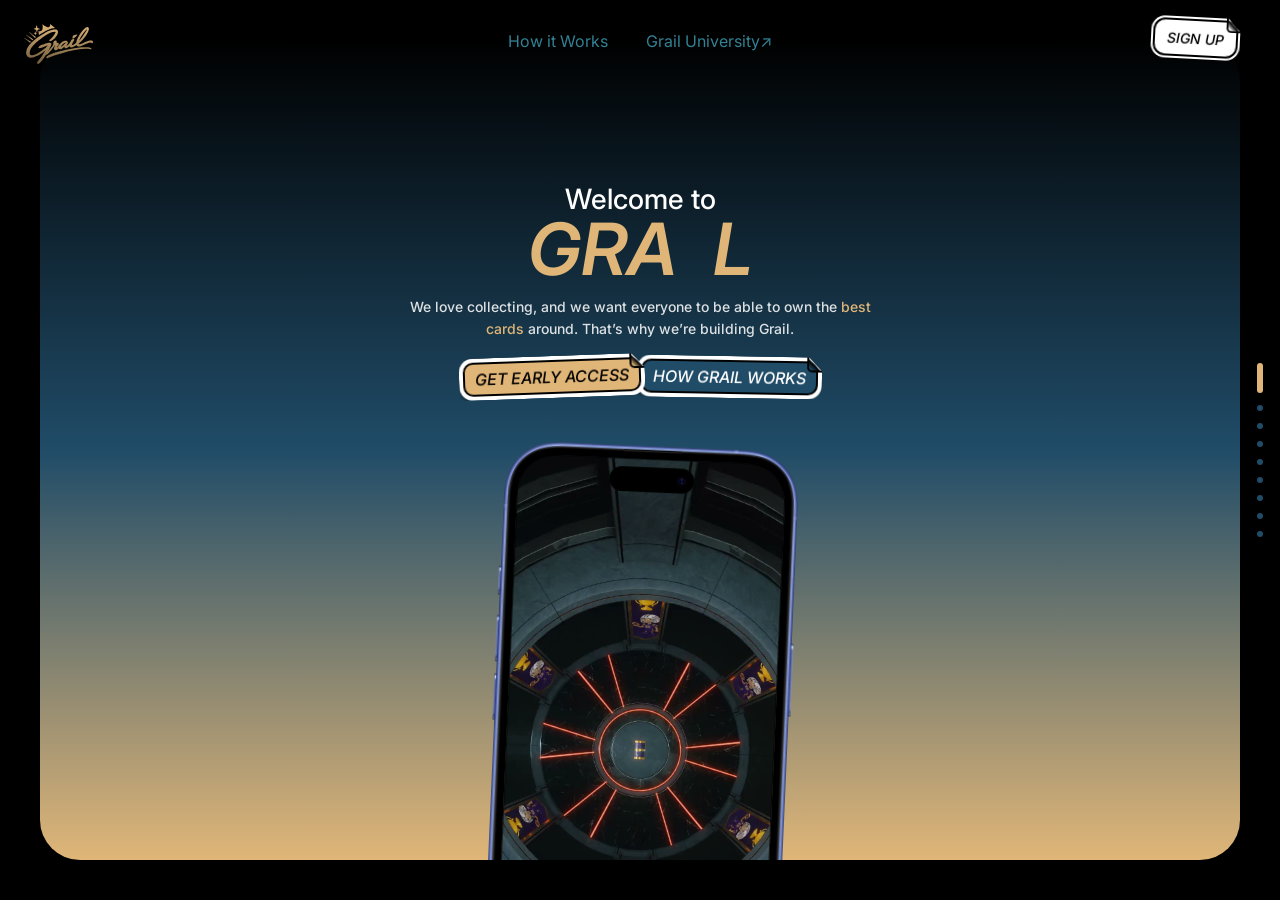
==== index.html @ 19619517 "Grail landing page Static one-pager built from Figma (🟡 Gr. Temp. — LBR ADDDed, page "Landing 2 sept" ====
<!DOCTYPE html>
<html lang="en">
<head>
<meta charset="utf-8">
<meta name="viewport" content="width=device-width, initial-scale=1, viewport-fit=cover">
<title>Grail — Own the best cards</title>
<meta name="description" content="We love collecting, and we want everyone to be able to own the best cards around. That's why we're building Grail.">
<meta name="theme-color" content="#000000">

<link rel="preconnect" href="https://fonts.googleapis.com">
<link rel="preconnect" href="https://fonts.gstatic.com" crossorigin>
<link rel="stylesheet" href="https://fonts.googleapis.com/css2?family=Inter:ital,wght@0,300;0,400;0,500;0,600;1,300;1,400;1,500;1,600&display=swap">
<link rel="icon" type="image/png" sizes="32x32" href="assets/img/favicon2x.png">
<link rel="apple-touch-icon" href="assets/img/favicon2x.png">

<link rel="stylesheet" href="css/style.css?v=64">

<link rel="preload" as="image" href="assets/img/phone-frame.png" fetchpriority="high">
<link rel="preload" as="image" href="assets/img/logo.svg">

<script>
/* Add .js before first paint so the deck starts hidden and slides in,
   rather than flashing all nine stacked. No scale to compute any more —
   the layout is fluid, so CSS alone gets it right on the first frame. */
(function () {
  var d = document.documentElement;
  d.className = (d.className ? d.className + " " : "") + "js";
})();
</script>
</head>
<body>


<!-- ── Fixed chrome ─────────────────────────────────────────── -->
<header class="chrome">
  <a class="chrome__logo" href="#s1" aria-label="Grail — home">
    <img src="assets/img/logo.svg" alt="" width="69" height="40" fetchpriority="high">
  </a>

  <nav class="chrome__nav" aria-label="Primary">
    <a class="chrome__link chrome__link--how" href="#s2">How it Works</a>
    <!-- TODO(link): Grail University has no destination yet — no hyperlink is
         set on it anywhere in the Figma file. Replace href and add
         target="_blank" rel="noopener" once the URL exists. The same TODO is
         on the "Open Grail University" button in slide 7. -->
    <a class="chrome__link chrome__link--uni" href="#" data-todo-link="grail-university">Grail University<span class="chrome__arr" aria-hidden="true">↗</span></a>
  </nav>

  <a class="btn btn--m" href="#s9">
    <span class="btn__t">Sign up</span>
    <svg class="btn__fold" viewBox="0 0 15 15" fill="none" aria-hidden="true" focusable="false">
      <path d="M0 2H13V15L0 2Z" fill="url(#fold-m)"></path>
      <path d="M0 1L10 1C12.2091 1 14 2.79086 14 5V15" stroke="#000" stroke-width="2"></path>
      <defs><linearGradient id="fold-m" x1="13" y1="2" x2="0" y2="15" gradientUnits="userSpaceOnUse">
        <stop offset=".1" stop-color="#fff"></stop><stop offset=".4" stop-color="#000"></stop>
        <stop offset=".5" stop-color="#fff" stop-opacity="0"></stop>
      </linearGradient></defs>
    </svg>
  </a>
</header>

<nav class="dots" aria-label="Section navigation">
  <button class="dots__dot" type="button" data-go="s1" aria-label="Welcome to Grail"></button>
  <button class="dots__dot" type="button" data-go="s2" aria-label="How Grail works"></button>
  <button class="dots__dot" type="button" data-go="s3" aria-label="Collect gems"></button>
  <button class="dots__dot" type="button" data-go="s4" aria-label="Customize your avatar"></button>
  <button class="dots__dot" type="button" data-go="s5" aria-label="Trade and sell gems"></button>
  <button class="dots__dot" type="button" data-go="s6" aria-label="End of season"></button>
  <button class="dots__dot" type="button" data-go="s7" aria-label="Grail University"></button>
  <button class="dots__dot" type="button" data-go="s8" aria-label="We choose you"></button>
  <button class="dots__dot" type="button" data-go="s9" aria-label="Join Grail today"></button>
</nav>

<!-- ── Deck ─────────────────────────────────────────────────── -->
<main class="deck" id="deck">

  <!-- 1 · Hero ------------------------------------------------ -->
  <section class="sec sec--hero sec--split" id="s1" data-theme="blue" aria-label="Welcome to Grail">
    <div class="card">
      <div class="stage">

        <div class="split__col split__col--l">
        <div class="split__copy" data-reveal>
          <div class="split__heading">
            <p class="h2 hero__kicker">Welcome to</p>
            <h1 class="display hero__wordmark"><span>Gra</span><i class="hero__gap"></i><span>l</span><span class="hero__card fade-cycle"><img src="assets/img/card-clark.jpg" alt="A graded Caitlin Clark signature trading card" width="168" height="270" fetchpriority="high" decoding="async"><img src="assets/img/card-mantle.jpg" alt="A graded #311 Mickey Mantle trading card" width="168" height="270" decoding="async"><img src="assets/img/card-dart.jpg" alt="A graded Jaxson Dart trading card" width="168" height="270" decoding="async"></span></h1>

          </div>

          <div class="split__body">
            <p class="body">We love collecting, and we want everyone to be able to own the
              <span class="gold">best cards</span> around. That&rsquo;s why we&rsquo;re building Grail.</p>

            <div class="hero__actions">
              <a class="btn btn--l btn--gold btn--tilt-l" href="#s9">
                <span class="btn__t">Get early access</span>
                <svg class="btn__fold" viewBox="0 0 15 15" fill="none" aria-hidden="true" focusable="false">
                  <path d="M0 2H13V15L0 2Z" fill="url(#fold-1)"></path>
                  <path d="M0 1L10 1C12.2091 1 14 2.79086 14 5V15" stroke="#000" stroke-width="2"></path>
                  <defs><linearGradient id="fold-1" x1="13" y1="2" x2="0" y2="15" gradientUnits="userSpaceOnUse">
                    <stop offset=".1" stop-color="#E0B678"></stop><stop offset=".4" stop-color="#000"></stop>
                    <stop offset=".5" stop-color="#fff" stop-opacity="0"></stop>
                  </linearGradient></defs>
                </svg>
              </a>
              <a class="btn btn--l btn--blue btn--tilt-r" href="#s2">
                <span class="btn__t">How grail works</span>
                <svg class="btn__fold" viewBox="0 0 15 15" fill="none" aria-hidden="true" focusable="false">
                  <path d="M0 2H13V15L0 2Z" fill="url(#fold-2)"></path>
                  <path d="M0 1L10 1C12.2091 1 14 2.79086 14 5V15" stroke="#000" stroke-width="2"></path>
                  <defs><linearGradient id="fold-2" x1="13" y1="2" x2="0" y2="15" gradientUnits="userSpaceOnUse">
                    <stop offset=".1" stop-color="#204C68"></stop><stop offset=".4" stop-color="#000"></stop>
                    <stop offset=".5" stop-color="#fff" stop-opacity="0"></stop>
                  </linearGradient></defs>
                </svg>
              </a>
            </div>
          </div>
        </div>
        </div>

        <div class="split__col split__col--r">
        <div class="phone phone--hero" data-reveal>
          <div class="phone__screen">
            <!-- Drop the export at assets/video/chest-reveal.mp4 (see README).
                 data-src, not src: js/main.js only loads it once the hero is on
                 screen, so it never competes with first paint. -->
            <video class="phone__video" muted playsinline preload="none"
                   poster="assets/img/hero-poster.jpg"
                   aria-label="Opening a Grail chest">
              <source data-src="assets/video/reveal_short.mp4" type="video/mp4">
            </video>
          </div>
          <div class="phone__frame">
            <img src="assets/img/phone-frame.png" alt="" width="1234" height="2484" fetchpriority="high">
          </div>
        </div>
        </div>

      </div>
    </div>
  </section>

  <!-- 2 · How Grail works ------------------------------------- -->
  <section class="sec sec--how" id="s2" data-theme="slate" aria-label="How Grail works">
    <div class="sec__free">
      <img class="how__glow" data-src="assets/img/glow.png" alt="" width="1680" height="500" decoding="async">
      <!-- The trailing spaces are in the Figma text and shift each centred
           line left, so they are preserved here (white-space: pre). -->
      <div class="how__group" data-reveal>
        <h2 class="display how__title"><span class="how__w"><span class="how__g">how </span></span><span class="how__w"><span class="how__g">grail </span></span><span class="how__w"><span class="how__g">works</span></span></h2>
        <img class="how__avatar" data-src="assets/img/avatar-how.png?v=2x" alt="A Grail avatar with arms raised"
             width="357" height="643" decoding="async">
      </div>
    </div>
  </section>


  <!-- 3 · Collect gems -->
  <section class="sec sec--gems sec--split sec--flip" id="s3" data-theme="grey" aria-label="Collect gems">
    <div class="card">
      <div class="stage">

        <div class="split__col split__col--l">
          <div class="split__copy" data-reveal>
            <div class="split__heading">
              <p class="h2">Collect</p>
              <h2 class="display gold">gems<img class="split__art gems__icon" data-src="assets/img/gem2x.png" alt="" width="58" height="58" decoding="async"></h2>
                          </div>
            <div class="split__body">
              <p class="body">Each season, we release a host of world-class cards into chests, ready for our users to find. Each card is <span class="gold">split into gems</span>, allowing you to own a part of these iconic cards, along with other members of the community.</p>
            </div>
          </div>
        </div>

        <div class="split__col split__col--r">
        <div class="phone phone--gems" data-reveal>
          <div class="phone__screen">
            <img class="phone__layer" data-src="assets/img/gems-collect.jpg" alt="The Grail app showing a collection of gems" width="804" height="1748" decoding="async">
          </div>
          <div class="phone__frame">
            <img data-src="assets/img/phone-frame-grey.png" alt="" width="1234" height="2484" decoding="async">
          </div>
        </div>
        </div>

      </div>
    </div>
  </section>

  <!-- 4 · Customize your avatar -->
  <section class="sec sec--avatar sec--split" id="s4" data-theme="slate" aria-label="Customize your avatar">
    <div class="card">
      <div class="stage">

        <div class="split__col split__col--l">
          <div class="split__copy" data-reveal>
            <div class="split__heading">
              <p class="h2">Customize Your</p>
              <h2 class="display gold">avatar<img class="split__art avatar__beanie" data-src="assets/img/beanie2x.png" alt="" width="174" height="138" decoding="async"></h2>
              <p class="h2">And Join The Community</p>
                          </div>
            <div class="split__body">
              <p class="body">The biggest part of Grail is our community; a friendly group of like-minded collectibles lovers. Customise your avatar using cosmetics, and chat with other users about the <span class="gold">hobby you love</span>.</p>
            </div>
          </div>
        </div>

        <div class="split__col split__col--r">
        <div class="avatar__art" data-reveal>
          <img data-src="assets/img/avatar-card-full.png" alt="A Grail avatar in a USA jersey and yellow beanie, framed by a zebra-print card"
               width="1288" height="2099" decoding="async">
        </div>
        </div>

      </div>
    </div>
  </section>


  <!-- 5 · Trade and sell your gems -->
  <section class="sec sec--trade sec--split sec--flip" id="s5" data-theme="blue" aria-label="Trade and sell your gems">
    <div class="card">
      <div class="stage">

        <div class="split__col split__col--l">
          <div class="split__copy" data-reveal>
            <div class="split__heading">
              <p class="h2">Trade and Sell</p>
              <h2 class="display gold">your<img class="split__art trade__icon" data-src="assets/img/streak2x.png" alt="" width="46" height="88" decoding="async"></h2>
              <p class="h2">Gems and Cosmetics</p>
                          </div>
            <div class="split__body">
              <p class="body"><span class="gold">We empower our users</span> to build collections in the way they want to. Trade or sell your gems with the community, and build a collection you&rsquo;re proud of.</p>
            </div>
          </div>
        </div>

        <div class="split__col split__col--r">
        <div class="phone phone--trade" data-reveal>
          <div class="phone__screen">
            <img class="phone__layer" data-src="assets/img/gems-shop.jpg" alt="The Grail app shop showing gems and cosmetics" width="804" height="1748" decoding="async">
          </div>
          <div class="phone__frame">
            <img data-src="assets/img/phone-frame.png" alt="" width="1234" height="2484" decoding="async">
          </div>
        </div>
        </div>

      </div>
    </div>
  </section>

  <!-- 6 · End of season -->
  <section class="sec sec--season sec--split" id="s6" data-theme="slate" aria-label="End of season">
    <div class="card">
      <div class="stage">

        <div class="split__col split__col--l">
          <div class="split__copy" data-reveal>
            <div class="split__heading">
              <p class="h2 season__l1">Cards Are Distributed at the End of</p>
              <!-- The dice sits in place of the O, so the letterform itself drops out —
                   same treatment as the "o" in HOBBY on slide 7. -->
              <h2 class="display gold">Seas<span class="letter-out">o</span>n<img class="split__art season__dice" data-src="assets/img/dice2x.png" alt="" width="120" height="135" decoding="async"></h2>
                          </div>
            <div class="split__body">
              <p class="body">At the end of each season, each gem holder votes on what they&rsquo;d like to do with their card. If holders choose Randomise, one lucky gem holder takes <span class="gold">full ownership</span>.</p>
              <p class="body">If Auction is chosen, we sell the card with one of our auction partners and transfer all proceeds to the gem holders. We then start the next season, with a whole new host of world-class cards.</p>
            </div>
          </div>
        </div>

        <div class="split__col split__col--r">
        <img class="season__cards" data-src="assets/img/season-cards-full.webp" alt="A fan of graded trading cards" width="1324" height="1669" decoding="async" data-reveal>
        </div>

      </div>
    </div>
  </section>

  <!-- 7 · Grail University -->
  <section class="sec sec--hobby sec--split sec--flip" id="s7" data-theme="blue" aria-label="Grail University">
    <div class="card">
      <div class="stage">

        <div class="split__col split__col--l">
          <div class="split__copy" data-reveal>
            <div class="split__heading">
              <p class="h2">Learn About Your</p>
              <!-- The heart sits in place of the O, so the letterform drops out and
                   only the artwork reads. Same on SEASON. -->
              <h2 class="display gold">h<span class="letter-out">o</span>bby<img class="split__art hobby__heart" data-src="assets/img/heart2x.png" alt="" width="131" height="114" decoding="async"></h2>
              <p class="h2">With Grail University</p>
                          </div>
            <div class="split__body">
              <p class="body">&ldquo;<span class="gold">Knowledge is power</span>&rdquo; as the old adage goes, and we believe that nowhere is this saying more true than in collecting. We&rsquo;ve put together bespoke, free learning to help you get the most out of your hobby, whether you take it casually, or seriously.</p>
              <!-- TODO(link): same pending destination as the header's Grail
                   University link — see the note in the page header. No href
                   until then, so it is inert rather than a dead anchor. -->
              <a class="btn btn--l btn--gold btn--tilt-l" data-todo-link="grail-university">
                <span class="btn__t">Open Grail University</span>
                <svg class="btn__fold" viewBox="0 0 15 15" fill="none" aria-hidden="true" focusable="false">
                  <path d="M0 2H13V15L0 2Z" fill="url(#fold-3)"></path>
                  <path d="M0 1L10 1C12.2091 1 14 2.79086 14 5V15" stroke="#000" stroke-width="2"></path>
                  <defs><linearGradient id="fold-3" x1="13" y1="2" x2="0" y2="15" gradientUnits="userSpaceOnUse">
                    <stop offset=".1" stop-color="#E0B678"></stop><stop offset=".4" stop-color="#000"></stop>
                    <stop offset=".5" stop-color="#fff" stop-opacity="0"></stop>
                  </linearGradient></defs>
                </svg>
              </a>
            </div>
          </div>
        </div>

        <div class="split__col split__col--r">
        <div class="phone phone--hobby" data-reveal>
          <div class="phone__screen fade-cycle">
            <img class="phone__layer phone__layer--a" data-src="assets/img/gu-list.jpg" alt=""
                 width="1070" height="2327" decoding="async">
            <img class="phone__layer phone__layer--b" data-src="assets/img/gu-article.jpg"
                 alt="The Grail University lesson &lsquo;How trading cards work&rsquo;"
                 width="1070" height="2327" decoding="async">
            <img class="phone__layer phone__layer--c" data-src="assets/img/gu-gold.jpg"
                 alt="Finishing a Grail University topic and earning 100 gold"
                 width="1070" height="2327" decoding="async">
          </div>
          <div class="phone__frame">
            <img src="assets/img/phone-frame.png" alt="" width="1234" height="2484" decoding="async">
          </div>
        </div>
        </div>

      </div>
    </div>
  </section>


  <!-- 8 · We choose you ---------------------------------------- -->
  <section class="sec sec--choose" id="s8" data-theme="blue" aria-label="We choose you">
    <div class="sec__free">
      <img class="choose__glow" data-src="assets/img/glow.png" alt="" width="1680" height="500" decoding="async">
      <div class="choose__group" data-reveal>
        <h2 class="display choose__title"><span class="choose__g">We choose you!</span></h2>
        <img class="choose__avatar" data-src="assets/img/avatar-small.png?v=2x" alt="A Grail avatar waving" width="461" height="692" decoding="async">
      </div>
    </div>
  </section>

  <!-- 9 · Join Grail today ------------------------------------- -->
  <section class="sec sec--join" id="s9" data-theme="blue" data-state="form" aria-label="Join Grail today">
    <div class="sec__free">
      <div class="card card--narrow"></div>
      <div class="stage">
        <div class="join__copy" data-reveal>

          <div class="join__state join__state--form">
            <div class="split__heading">
              <p class="h2">Join Grail</p>
              <h2 class="display gold join__word">today
                <img class="split__art join__gold" data-src="assets/img/gold-bars.svg" alt="" width="95" height="84" decoding="async">
                <img class="split__art join__jacket" data-src="assets/img/jacket.png" alt="" width="250" height="192" decoding="async">
              </h2>
            </div>
            <div class="split__body">
            <p class="body join__lede">Be the first to hear about our launch. Sign up now and you&rsquo;ll get a
              <span class="gold">Founding Member Cosmetic</span>, and <span class="gold">500 free GrailGold</span>
              to spend in-app on other Cosmetics or Live Break Tickets.</p>

            <form class="join__form" action="signup.php" method="post" novalidate>
              <p class="join__hp" aria-hidden="true">
                <label>Company <input type="text" name="company" tabindex="-1" autocomplete="off"></label>
              </p>
              <p class="join__status" role="status" aria-live="polite"></p>

              <!-- Figma "Form / Set": one box carrying the gold gradient, with
                   the black inputs inset 1px so the same gradient reads as
                   both the outer hairline and the divider between fields. -->
              <div class="join__set">
                <div class="field">
                  <input id="f-name" type="text" name="name" autocomplete="name" placeholder=" " required>
                  <label for="f-name">Your Name</label>
                </div>
                <div class="field">
                  <input id="f-email" type="email" name="email" autocomplete="email" placeholder=" " required>
                  <label for="f-email">Your Email</label>
                </div>

                <!-- Revealed once a usable email is typed, so the first view is
                     just two fields rather than five. -->
                <div class="join__more" hidden>
                  <div class="field">
                    <input id="f-collect" type="text" name="collect" placeholder=" ">
                    <label for="f-collect">What do you collect? &middot; Optional</label>
                  </div>
                  <div class="field">
                    <input id="f-team" type="text" name="team" placeholder=" ">
                    <label for="f-team">Favourite team &middot; Optional</label>
                  </div>
                  <div class="field">
                    <input id="f-since" type="text" name="since" placeholder=" ">
                    <label for="f-since">How long have you been collecting for? &middot; Optional</label>
                  </div>
                </div>
              </div>

              <button class="btn btn--l btn--gold join__submit" type="submit">
                <span class="btn__t">Sign up</span>
                <svg class="btn__fold" viewBox="0 0 15 15" fill="none" aria-hidden="true" focusable="false">
                  <path d="M0 2H13V15L0 2Z" fill="url(#fold-9)"></path>
                  <path d="M0 1L10 1C12.2091 1 14 2.79086 14 5V15" stroke="#000" stroke-width="2"></path>
                  <defs><linearGradient id="fold-9" x1="13" y1="2" x2="0" y2="15" gradientUnits="userSpaceOnUse">
                    <stop offset=".1" stop-color="#E0B678"></stop><stop offset=".4" stop-color="#000"></stop>
                    <stop offset=".5" stop-color="#fff" stop-opacity="0"></stop>
                  </linearGradient></defs>
                </svg>
              </button>
            </form>
            </div>
          </div>

          <div class="join__state join__state--done" hidden>
            <div class="split__heading">
              <p class="h2">Thanks for</p>
              <h2 class="display gold join__word">joining!
                <img class="split__art join__gold--done" data-src="assets/img/gold-done.png" alt="" width="87" height="86" decoding="async">
              </h2>
            </div>
            <div class="split__body">
            <p class="body join__lede">You&rsquo;ll be getting a <span class="gold">Founding Member Cosmetic</span>, and
              <span class="gold">500 free GrailGold</span> to spend in-app on other Cosmetics or Live Break Tickets.</p>
            <button class="btn btn--l btn--gold join__again" type="button">
              <span class="btn__t">Sign up again</span>
              <svg class="btn__fold" viewBox="0 0 15 15" fill="none" aria-hidden="true" focusable="false">
                <path d="M0 2H13V15L0 2Z" fill="url(#fold-10)"></path>
                <path d="M0 1L10 1C12.2091 1 14 2.79086 14 5V15" stroke="#000" stroke-width="2"></path>
                <defs><linearGradient id="fold-10" x1="13" y1="2" x2="0" y2="15" gradientUnits="userSpaceOnUse">
                  <stop offset=".1" stop-color="#E0B678"></stop><stop offset=".4" stop-color="#000"></stop>
                  <stop offset=".5" stop-color="#fff" stop-opacity="0"></stop>
                </linearGradient></defs>
              </svg>
            </button>
            </div>
          </div>

        </div>
      </div>
      <!-- Sits below the card in the frame (971.5 of 1000, card ends at 960),
           so it is a sibling of the card, not a child of it. -->
      <p class="join__footer">
        <span>&copy; 2026 Grail</span>
        <a href="#">Privacy Policy</a>
      </p>
    </div>
  </section>

</main>

<!-- ── Promo banner ─────────────────────────────────────────
     Fixed bottom-left, hidden until 4s after load, dismissed for good
     via the X. Sits outside .deck so it never moves with the slides. -->
<aside class="promo" id="promo" aria-live="polite" hidden>
  <div class="promo__inner">
    <!-- The whole banner is the call to action, not just START NOW. This sits
         under the close button so dismissing still works. -->
    <a class="promo__hit" href="#s9" aria-label="Sign up now and get a Founding Member Cosmetic and 500 GrailGold"></a>
    <img class="promo__gold" src="assets/img/gold-bars.svg" alt="" width="95" height="84" decoding="async">
    <img class="promo__jacket" src="assets/img/jacket.png" alt="" width="250" height="192" decoding="async">
    <p class="promo__kicker">Sign up now and receive a</p>
    <p class="promo__headline">Founding Member Cosmetic, and 500 GrailGold</p>
    <button class="promo__close" id="promo-close" type="button" aria-label="Dismiss this offer">
      <svg viewBox="0 0 30 32" fill="none" aria-hidden="true" focusable="false">
        <path d="M9.77124 24.6506L19.2936 7.3077M19.8868 24.2952L9.17802 7.66312" stroke="url(#promo-x)" stroke-width="1.5" stroke-linecap="round"></path>
        <defs><linearGradient id="promo-x" x1="14.2359" y1="7.48651" x2="14.829" y2="24.4718" gradientUnits="userSpaceOnUse">
          <stop stop-color="white"></stop><stop offset="1" stop-color="white" stop-opacity="0.25"></stop>
        </linearGradient></defs>
      </svg>
    </button>
  </div>

  <a class="btn btn--m promo__cta" href="#s9">
    <span class="btn__t">Start now</span>
    <svg class="btn__fold" viewBox="0 0 15 15" fill="none" aria-hidden="true" focusable="false">
      <path d="M0 2H13V15L0 2Z" fill="url(#fold-p)"></path>
      <path d="M0 1L10 1C12.2091 1 14 2.79086 14 5V15" stroke="#000" stroke-width="2"></path>
      <defs><linearGradient id="fold-p" x1="13" y1="2" x2="0" y2="15" gradientUnits="userSpaceOnUse">
        <stop offset=".1" stop-color="#fff"></stop><stop offset=".4" stop-color="#000"></stop>
        <stop offset=".5" stop-color="#fff" stop-opacity="0"></stop>
      </linearGradient></defs>
    </svg>
  </a>
</aside>

<!-- ?v= is a cache buster: bump it whenever you FTP a new css/js up,
     or browsers keep serving the old file. -->
<script src="js/main.js?v=64" defer></script>
</body>
</html>
---- css/style.css ----
@charset "utf-8";
/* ============================================================
   Grail — landing
   Built 1:1 from Figma "Landing 2 sept '26" (file OLoNFPaCpr7VEcQiJ8D5c5).

   Desktop fidelity model
   ----------------------
   The Figma frame is 1680x1000 with a 40px-inset card, so the design's
   drawing surface is exactly 1600x920. On >=900px viewports every element
   is positioned in those literal Figma pixels inside `.stage`, and the whole
   stage is uniformly scaled by --k (set in JS). At a 1680x1000 viewport
   --k is exactly 1 and the render is pixel-identical to the frame; at any
   other size it scales proportionally instead of distorting.

   Below 900px the stage is dropped and each section reflows to the
   stacked mobile layout from the iPhone frames.
   ============================================================ */

/* ── Tokens ─────────────────────────────────────────────── */
:root {
  /* Figma variables */
  --gold:         #e0b678;
  --gold-50:      rgba(224, 182, 120, .5);
  --blue:         #204c68;
  --blue-bright:  #328195;
  --slate:        #464f75;
  --slate-bright: #5d699c;
  --slate-mid:    #6974a5;
  --ink:          #000;
  --paper:        #fff;
  --text:         #fff;
  --text-body:    rgba(255, 255, 255, .85);

  /* Per-section theme, switched by [data-theme] */
  --grey:       #505050;
  --grey-bright: #8a8a8a;
  --theme:      var(--blue);
  --theme-nav:  var(--blue-bright);
  /* Zero-alpha form of --theme. CSS `transparent` is rgba(0,0,0,0), so a
     gradient to it fades through black; Figma fades through the hue itself. */
  --theme-0:    rgba(32, 76, 104, 0);

  /* Card inset is a fixed 40px in the desktop and tablet frames and 20px in
     the iPhone frame — not a fluid value, so it is set per breakpoint. */
  --inset: 40px;
  --radius: 40px;

  /* Stage scale — overwritten by JS, 1 is the correct fallback */
  

  --shadow-sticker: -2px 2px 0 rgba(0, 0, 0, .16);
  --ease: cubic-bezier(.22, 1, .36, 1);
}

[data-theme="slate"] { --theme: var(--slate); --theme-nav: var(--slate-bright); --theme-0: rgba(70, 79, 117, 0); }
/* Slide 3 is drawn on a neutral grey, not the blue — read off the frame. */
[data-theme="grey"]  { --theme: var(--grey);  --theme-nav: var(--grey-bright);  --theme-0: rgba(80, 80, 80, 0); }

/* ── Reset ──────────────────────────────────────────────── */
*, *::before, *::after { box-sizing: border-box; }
* { margin: 0; padding: 0; }

html { -webkit-text-size-adjust: 100%; }

body {
  background: var(--ink);
  color: var(--text);
  font-family: Inter, -apple-system, BlinkMacSystemFont, "Segoe UI", Roboto, sans-serif;
  font-synthesis-weight: none;
  -webkit-font-smoothing: antialiased;
}

img, svg, video { display: block; max-width: 100%; }
a { color: inherit; text-decoration: none; }
button { font: inherit; color: inherit; background: none; border: 0; cursor: pointer; }

:focus-visible { outline: 2px solid var(--gold); outline-offset: 3px; border-radius: 4px; }

/* ── Type scale (fluid; exact Figma px at 1680) ─────────── */
/* The display words are single unbroken units — GRAIL wraps its own letters
   across five lines without this, because the wordmark is split into spans
   around the card. nowrap belongs on the shared class, not per-element:
   it was set only in the desktop block, so every one of them broke below
   900px. Sizes below are chosen so nothing overflows once it cannot wrap. */
.display {
  font-size: clamp(52px, 8.571vw, 144px);
  line-height: 1.0417;              /* 150/144 */
  font-weight: 600;
  font-style: italic;
  text-transform: uppercase;
  white-space: nowrap;
}
.h2 {
  font-size: clamp(22px, 2.857vw, 48px);
  line-height: 1.0417;              /* 50/48 */
  font-weight: 500;
}
.body {
  font-size: clamp(14px, 1.0714vw, 18px);
  line-height: 1.4444;              /* 26/18 */
  font-weight: 500;
  color: var(--text-body);
}
.gold { color: var(--gold); }

/* ── Sticker buttons ────────────────────────────────────── */
/* Figma "Button / L" and "Button / M": a white sticker outline, a filled
   inner face with a 2px black keyline, and a dog-eared top-right corner.
   The chamfer is a clip-path; the fold graphic supplies its black stroke. */
.btn {
  position: relative;
  display: inline-flex;
  align-items: center;
  isolation: isolate;
  background: var(--paper);
  filter: drop-shadow(var(--shadow-sticker));
  transition: transform .25s var(--ease), filter .25s var(--ease);
  --btn-fill: var(--paper);
  --btn-text: var(--ink);
}
.btn::before {                       /* inner face */
  content: "";
  position: absolute;
  background: var(--btn-fill);
  border: 2px solid var(--ink);
  z-index: -1;
}
.btn__t { position: relative; font-style: italic; font-weight: 500; text-transform: uppercase; white-space: nowrap; color: var(--btn-text); }
.btn__fold { position: absolute; right: 0; top: 0; transform: rotate(180deg); }

/* Large — 21px sides, 16.5/15.5 vertical, 14px radius, 13x14 chamfer */
.btn--l {
  padding: 16.5px 21px 15.5px;
  border-radius: 14px;
  clip-path: polygon(0 0, calc(100% - 13px) 0, 100% 14px, 100% 100%, 0 100%);
}
.btn--l::before { inset: 4px; border-radius: 10px; }
.btn--l .btn__t { font-size: 20px; line-height: 22px; }
.btn--l .btn__fold { width: 15px; height: 15px; }

/* Medium — 16px sides, 10/9 vertical, 12px chamfer */
.btn--m {
  padding: 10px 16px 9px;
  border-radius: 14px;
  clip-path: polygon(0 0, calc(100% - 12px) 0, 100% 13px, 100% 100%, 0 100%);
}
.btn--m::before { inset: 2px; border-radius: 12px; }
.btn--m .btn__t { font-size: 16px; line-height: 23px; }
.btn--m .btn__fold { width: 14px; height: 14px; }

.btn--gold { --btn-fill: var(--gold); --btn-text: var(--ink); }
.btn--blue { --btn-fill: var(--blue); --btn-text: var(--text); }

/* The design tilts each sticker a little */
.btn--tilt-l { transform: rotate(-2deg); }
.btn--tilt-r { transform: rotate(1deg); }
.btn:hover { filter: drop-shadow(-3px 3px 0 rgba(0, 0, 0, .22)); }
.btn--tilt-l:hover { transform: rotate(-2deg) translate(1px, -2px); }
.btn--tilt-r:hover { transform: rotate(1deg) translate(1px, -2px); }
.btn:not(.btn--tilt-l):not(.btn--tilt-r):hover { transform: translate(1px, -2px); }
.btn:active { filter: drop-shadow(-1px 1px 0 rgba(0, 0, 0, .22)); }

/* ── Fixed chrome ───────────────────────────────────────── */
.chrome {
  position: fixed;
  inset: 0 0 auto 0;
  z-index: 200;
  height: 88px;
  display: flex;
  align-items: center;
  padding: 0 var(--inset);
  pointer-events: none;
}
.chrome > * { pointer-events: auto; }

.chrome__logo { position: absolute; left: 24px; top: 24px; }
.chrome__logo img { width: 69px; height: 40px; }

.chrome__nav {
  position: absolute; left: 50%; top: 30px;
  transform: translateX(-50%);
  display: flex; gap: 38px; align-items: center;
  font-size: 16px; line-height: 23px; white-space: nowrap;
}
/* An <a> with no href is not a link — no focus, no navigation. Kill the
   pointer and hover lift too, so it does not advertise itself as clickable
   while its destination is still pending. */
.btn:not([href]):not(button) { cursor: default; }
.btn:not([href]):not(button):hover { transform: none; }

.chrome__link { transition: opacity .2s; }
.chrome__link:hover { opacity: .7; }
/* "How it Works" is a normal blue link by default and only turns gold +
   italic while one of the How it Works slides (s2, its title slide,
   through s7) is on screen — main.js sets data-nav="how" on <html>. */
.chrome__link--how { color: var(--blue-bright); font-style: normal; }
[data-nav="how"] .chrome__link--how { color: var(--gold); font-style: italic; }
.chrome__link--uni { color: var(--theme-nav); transition: color var(--slide-dur, 600ms) var(--ease), opacity .2s; }

.chrome .btn--m { position: absolute; right: 18.97px; top: 17.49px; transform: rotate(3deg); }
.chrome .btn--m:hover { transform: rotate(3deg) translate(1px, -2px); }

/* ── Dot rail ───────────────────────────────────────────── */
/* 9 dots per the Section 1 template: 6px, 18px pitch, active 6x30 gold. */
.dots {
  position: fixed;
  right: 0; top: 50%;
  transform: translateY(-50%);
  z-index: 200;
  width: 40px;
  display: flex; flex-direction: column; align-items: center; gap: 12px;
}
.dots__dot {
  width: 6px; height: 6px;
  border-radius: 100px;
  background: var(--theme);
  padding: 0;
  transition:
    height .45s var(--ease),
    background var(--slide-dur, 600ms) var(--ease),
    opacity .3s;
}
button.dots__dot:hover { opacity: .65; }
.dots__dot--ghost { cursor: default; opacity: .55; }
.dots__dot.is-active { height: 30px; background: var(--gold); }

/* ── Deck & sections ────────────────────────────────────── */
/* Without JS this is an ordinary scrolling page — one section per screen.
   The stacked slide deck below only switches on once .js is present. */
.deck { position: relative; }
/* No background of its own: the black surround comes from <body>, so a slide
   never paints an opaque plate over the one behind it. The gradient card's
   own top stop is fully transparent, which is what lets the receded slide
   read through it during and after a transition. */
.sec { position: relative; height: 100svh; }

/* ── Slide transition ───────────────────────────────────────
   From the "slide transition up down" prototype (38:16308):
   the incoming slide rises from below the viewport into place while the
   outgoing one recedes to 0.9 behind it. Scaling the whole section about
   its centre reproduces Figma's numbers exactly — a 1680x1000 frame at 0.9
   puts the 40px-inset card at 120,86 at 1440x828, which is state B.
   600ms forward, 300ms back, ease-in-out, per the prototype's reactions. */
.js body { overflow: hidden; }
.js .deck { position: fixed; inset: 0; overflow: hidden; }

.js .sec {
  position: absolute;
  inset: 0;
  height: auto;
  transform: translateY(100%);
  transition:
    transform var(--slide-dur, 600ms) cubic-bezier(.42, 0, .58, 1),
    opacity var(--slide-dur, 600ms) cubic-bezier(.42, 0, .58, 1);
}
/* Slide 1 is in place before JS runs, so the first paint never flashes empty
   — including its card margins, which would otherwise start full-bleed and
   visibly snap inwards the moment main.js marks it current. The is-current /
   is-past rules below share this specificity and come later, so they win. */
.js .sec:first-child { transform: translateY(0); }
.js .sec:first-child .card:not(.card--narrow) { left: var(--inset); right: var(--inset); }
.js .sec.is-current { transform: translateY(0) scale(1); }
.js .sec.no-trans, .js .sec.no-trans .card { transition: none !important; }

/* The outgoing slide recedes AND fades — gradient included, not just its
   contents — so it clears away rather than sitting behind the new one. */
.js .sec.is-past { transform: translateY(0) scale(.9); opacity: 0; }

/* Anything two or more slides away is never seen — keep it off the
   compositor instead of painting a stack of full-screen sections. */
.js .sec.is-far {
  visibility: hidden;
  transition:
    transform var(--slide-dur, 600ms) cubic-bezier(.42, 0, .58, 1),
    opacity var(--slide-dur, 600ms) cubic-bezier(.42, 0, .58, 1),
    visibility 0s linear var(--slide-dur, 600ms);
}

/* The gradient card: transparent -> theme at 50% -> gold at 100%.

   The two themed stops come from registered @property colours held on :root
   (set by main.js as each slide lands) rather than from the section's own
   --theme, so they can be TRANSITIONED. Plain custom properties and gradients
   cannot animate; registered <color> ones can. Every visible card therefore
   tweens from the outgoing slide's colour to the incoming one on the same
   clock as the slide travel, instead of each card popping to its own colour
   at the moment it arrives. Browsers without @property fall back to the flat
   colour, just without the tween. */
.card {
  position: absolute;
  inset: var(--inset);
  border-radius: var(--radius);
  overflow: hidden;
  background: linear-gradient(180deg, var(--deck-0) 0%, var(--deck-mid) 50%, var(--gold) 100%);
}

/* A slide waiting below is full-bleed — its card runs edge to edge, and the
   side margins ease in as it arrives, matching the prototype where the
   incoming slide is 1680 wide at (0,1000) and settles to 1600 at (40,40).
   Only the sides animate; the vertical geometry is the slide's own travel,
   and section 2's card sets its own top/bottom. Uses --inset rather than a
   literal 40px, so the smaller mobile margin is honoured automatically. */
/* :not(.card--narrow) — slide 9's card is 920 centred, so the full-bleed
   arrival slide does not apply to it and would otherwise override its left. */
.js .sec .card:not(.card--narrow) {
  left: 0;
  right: 0;
  transition:
    left var(--slide-dur, 600ms) cubic-bezier(.42, 0, .58, 1),
    right var(--slide-dur, 600ms) cubic-bezier(.42, 0, .58, 1);
}
.js .sec.is-current .card:not(.card--narrow),
.js .sec.is-past .card:not(.card--narrow) { left: var(--inset); right: var(--inset); }

.sec__free { position: absolute; inset: 0; overflow: hidden; }

/* Section 2 title — the gradient runs across all three lines as one fill */
/* Section 2 title. The gradient lives on each LINE, not on the <h2>.
   Two reasons, both bugs I hit doing it the other way:
   - the lines are block boxes, so a background clipped to text on the parent
     never reaches their glyphs once they inherit a transparent fill — the
     words simply vanish;
   - Safari drops -webkit-background-clip: text when the clipped element also
     carries a transform, which centring with translateX(-50%) did.
   So: no transform on the clipped element (centred with left/right:0), and
   background and glyphs on the same box. The design's gradient still runs
   unbroken across all three lines — each line shows its own third of a
   backdrop three lines tall. */
.how__title {
  position: absolute;
  left: 0;
  right: 0;
  text-align: center;
}
.how__w { display: block; }
.how__g {
  display: block;
  white-space: pre;
  background-image: linear-gradient(180deg, rgba(70, 79, 117, .5) 0%, var(--slate-mid) 33%, var(--gold) 75%);
  background-size: 100% 300%;
  -webkit-background-clip: text;
  background-clip: text;
  color: transparent;
  -webkit-text-fill-color: transparent;
}
.how__w:nth-child(1) .how__g { background-position: 0 0%; }
.how__w:nth-child(2) .how__g { background-position: 0 50%; }
.how__w:nth-child(3) .how__g { background-position: 0 100%; }

/* ── Phone mock ─────────────────────────────────────────── */
/* One geometry for every breakpoint: the box is the 600x1218.4 device, the
   screen sits inside it at the Figma offsets, and the bezel PNG is drawn
   slightly oversized and clipped exactly as the frame does. */
.phone { position: relative; aspect-ratio: 600 / 1218.4; }
.phone__screen {
  position: absolute;
  left: 5.3233%; top: 2.3623%;
  width: 89.2%; height: 95.5%;
  border-radius: 8%;
  overflow: hidden;
  background: #000;
}
.phone__video, .phone__layer { width: 100%; height: 100%; object-fit: cover; object-position: top; }
.phone__layer { position: absolute; inset: 0; }
.phone__frame { position: absolute; inset: 0; overflow: hidden; pointer-events: none; }
/* max-width:none — the bezel is deliberately drawn larger than its clip box */
.phone__frame img { position: absolute; left: -1.39%; top: -.96%; width: 102.77%; height: 101.92%; max-width: none; }

/* The slide surface. NOTHING here is transform-scaled — the Figma frame is a
   reference for PROPORTIONS, not a canvas we shrink. Positions are percentages
   of that reference (x/1600, y/920), type is real px clamped against vw, and
   artwork widths are vw with a px ceiling. So text stays at a readable, real
   size on every screen and the composition reflows around it, which is what
   the auto-layout in the file actually describes. */
.stage {
  position: absolute;
  inset: 0;
}

/* ── Content crossfade ──────────────────────────────────────
   Only the contents of a slide fade — the gradient card itself never does,
   so the backgrounds stay solid while the copy and artwork swap over.
   Leaving is quicker and unstaggered so the outgoing slide clears out of the
   way; arriving is slower and staggered, which is what gives each slide its
   entrance. Keying off .is-current rather than a one-shot class means it
   plays every time a slide is visited, in both directions. */
.js [data-reveal] {
  opacity: 0;
  transition: opacity .42s var(--ease);
  transition-delay: var(--d, 0ms);
}
/* is-past as well as is-current: a slide on its way out keeps its contents at
   full opacity and the WHOLE slide fades as one, rather than the copy dissolving
   at one speed while the gradient behind it goes at another. Contents only fade
   in — on arrival, staggered — never out. */
.js .sec.is-current [data-reveal],
.js .sec.is-past [data-reveal] { opacity: 1; }

/* ============================================================
   MOBILE FIRST  (< 1366px) — stacked, per the iPhone frames
   ============================================================ */
/* Slide contents are positioned layers on the surface by default; the
   small-screen rules below turn individual stages into flex stacks. */
.stage > * { position: absolute; }

@media (max-width: 1365.98px) {
  /* Type, sized off the 402px iPhone frame: 54 / 21 / 13 */
  .display { font-size: clamp(38px, 13.4vw, 76px); line-height: 1.0417; }
  .h2      { font-size: clamp(17px, 5.2vw, 30px);  line-height: 1.0417; }
  .body    { font-size: clamp(12px, 3.2vw, 17px);  line-height: 1.4444; }

  /* Slide 4 and 7 have no small-screen frame either, so they stack like the
     rest. The hero and slide 2 opt out — they have real layouts below. */
  .sec--avatar .stage, .sec--hobby .stage {
    display: flex;
    flex-direction: column;
    align-items: center;
    text-align: center;
    padding: 76px 18px 0;
    overflow: hidden;
  }
  .chrome { height: 64px; }
  .chrome__logo { left: var(--inset); top: var(--inset); }
  .chrome__logo img { width: 65px; height: 38px; }
  /* Only "Grail University" survives here. The iPhone frame puts it at
     x 157 w 109 in a 402 frame — centre 211.5, i.e. 10.5 right of the frame
     centre, not centred. */
  .chrome__nav {
    left: calc(50% + 10.5px); top: 50%; transform: translate(-50%, -50%);
    font-size: 14px; gap: 20px;
  }
  .chrome__link--how { display: none; }   /* the iPhone frame keeps only one link */
  .chrome .btn--m { right: var(--inset); top: 50%; transform: translateY(-50%) rotate(3deg); }
  .chrome .btn--m:hover { transform: translateY(-50%) rotate(3deg) translate(1px, -2px); }
  .chrome .btn--m .btn__t { font-size: 14px; }

  .dots { width: 20px; gap: 10px; }
  .dots__dot { width: 4px; height: 4px; }
  .dots__dot.is-active { height: 20px; }

  /* Buttons scale down so two can still sit side by side at 360px */
  .btn--l { padding: 11px 14px 10px; }
  .btn--l .btn__t { font-size: clamp(12px, 3.6vw, 16px); line-height: 1.1; }

}

/* ============================================================
   SLIDE 1 — Hero
   Desktop 47:19832 (1680x1000) · Tablet 60:28881 (834x1194)
   iPhone  50:22433 (402x814)

   A direct translation of the three frames' auto-layout. Every type
   size, gap and artwork box below is a literal px constant read off
   the file. The CONTAINERS flex; the contents never scale. The only
   thing that changes between desktop and tablet is the direction of
   the slide — the numbers inside are identical.
   ============================================================ */

/* In-slide scrolling. When the slide is taller than the viewport (the
   min-height floor), the whole card slides up under the fixed chrome by
   --scroll before the deck moves on. Transform only — the card's own
   transition covers left/right, so this is not animated and tracks the
   wheel 1:1. */
.sec--split .card {
  transform: translateY(calc(-1 * var(--scroll, 0px)));
  will-change: transform;
}

.sec--split .stage { display: flex; }
.split__col { position: relative; min-width: 0; }

/* Content */
.split__copy {
  display: flex; flex-direction: column;
  align-items: center; justify-content: center;
  width: 100%;
  /* Every text node in these three frames is textAlignHorizontal=CENTER.
     align-items only centres the BOXES; without this the lines sit left
     inside them, and the gap in "GRA_L" walks away from the card. */
  text-align: center;
}
/* Heading — position:relative so the card hangs off it, as in the frame */
.split__heading {
  position: relative;
  display: flex; flex-direction: column; align-items: center;
  width: 100%;
}
.split__body { display: flex; flex-direction: column; align-items: center; width: 100%; }
.hero__wordmark { color: var(--gold); }
.hero__gap { display: inline-block; }
.hero__actions { display: flex; align-items: flex-start; isolation: isolate; }
/* Frame 8 is 62 tall on desktop/tablet and 90 on mobile. Those are the
   ROTATED bounding boxes of the tilted buttons — Figma grows an auto-layout
   to fit a rotated child, CSS transforms never affect layout. Without this
   the row is 8px short and the centred stack sits 4px low. */

/* The Mantle card is a FIXED rectangle in every frame — 100x146, 100x146,
   50x73 — never derived from the type it sits beside.

   It is placed from the CENTRE, not the left edge. The wordmark is centred
   text, so a left offset only lands in the gap at the frame's exact width;
   at 1000px it drifted onto the "A". Measured from the centre it is the
   same +116 on desktop and tablet (and +57 on mobile), which is the number
   the design actually holds. */
.hero__card { position: absolute; display: grid; place-items: center; }
/* All three cards share ONE grid cell, so adding them cannot move the card
   relative to the wordmark — the box is still sized by a single card. */
.hero__card img { object-fit: cover; grid-area: 1 / 1; }

/* ── Slow fade loop ───────────────────────────────────────────
   Three stills cross-fading on a 15s cycle: 1s in, 4s held, 1s out, then
   idle while the other two take their turn. The next one starts fading in as
   the current one fades out, so the frame is never empty. Only opacity is
   animated — every other property (size, rotation, position) is left to the
   breakpoint rules, so the artwork cannot drift. */
@keyframes fade-cycle {
  0%      { opacity: 0; }
  6.67%   { opacity: 1; }   /* 1s  — faded in  */
  33.33%  { opacity: 1; }   /* 5s  — 4s held   */
  40%     { opacity: 0; }   /* 6s  — faded out */
  100%    { opacity: 0; }
}
.fade-cycle > * {
  opacity: 0;
  animation: fade-cycle 15s linear infinite;
}
/* The Grail University phone only cycles when the phoneCrossfade switch is on
   (main.js sets data-gu-crossfade); with it off the first screen simply
   stays. The hero cards are not governed by that switch. */
[data-gu-crossfade] .phone__screen.fade-cycle > * { animation-name: fade-cycle; }
.phone__screen.fade-cycle > * { animation-name: none; opacity: 0; }
.phone__screen.fade-cycle > *:first-child { opacity: 1; }
[data-gu-crossfade] .phone__screen.fade-cycle > *:first-child { opacity: 0; }

.fade-cycle > *:nth-child(1) { animation-delay:  0s; }
.fade-cycle > *:nth-child(2) { animation-delay:  5s; }
.fade-cycle > *:nth-child(3) { animation-delay: 10s; }
/* The phone frame is a sibling of the screen, never part of the rotation. */
.fade-cycle > .phone__frame { animation: none; opacity: 1; }

@media (prefers-reduced-motion: reduce) {
  .fade-cycle > * { animation: none; opacity: 0; }
  .fade-cycle > *:nth-child(1) { opacity: 1; }
}

.phone--hero { position: absolute; transform: translate(-50%, -50%) rotate(2.5deg); }

/* ── Shared type and heading rhythm ───────────────────────────
   Every split slide has the same Heading/Body shape in the file: lines
   stacked with a -6 gap (-2 on mobile), a 48/50 kicker, a 144/150 display
   word, an optional 48/50 tail line, and an 18/26 body. Slides differ only
   in which lines they carry and where their inline artwork sits. */
.split__heading > * + * { margin-top: var(--head-gap, -6px); }
/* The pictogram is absolutely positioned but still picks up that negative
   gap, which shifted every one of them 6px up. Its `top` is measured from
   the heading, so the margin has to be cleared. */
.split__art { position: absolute; margin-top: 0 !important; }

/* A letter the artwork stands in for: it keeps its place in the line so the
   word still sets correctly, but paints nothing — otherwise the gold glyph
   shows through behind the heart on HOBBY and the dice on SEASON. */
.letter-out { color: transparent; }
/* Without height:auto the img keeps its HTML height attribute and stretches;
   this has to sit outside the desktop block so tablet and mobile get it. */
/* THESE NEVER SCALE. They are placed at their exact Figma pixel size —
   full size on desktop and tablet, exactly half on mobile — and when the
   screen is too short to show all of it, the bottom is simply hidden by the
   card's clip. On a large screen the whole thing is visible. No object-fit,
   no max-height: fitting to the column would be scaling. */
.avatar__art img { width: 100%; height: 100%; display: block; }

/* Inline pictograms hang off the BIG WORD, not the heading. Anchoring them
   to the heading meant that when the white lines above rewrapped — which they
   do at any width the frame does not cover — the artwork stayed put while the
   word moved, and the dice ended up in the middle of the sentence. Measured
   from the word, they cannot come apart from it.
   left is the frame's x minus the word's centre; top is from the word's top.
   They belong to the 144px display, which desktop and tablet share — mobile
   halves them with the type. */
.split__heading .display { position: relative; }
.gems__icon    { left: calc(50% + 99px);  top: 77px;  width: 58px;  height: 58px; }
.avatar__beanie{ left: calc(50% + 199px); top: -24px; width: 84px;  height: 66px; }
.trade__icon   { left: calc(50% - 72px);  top: 14px;  width: 46px;  height: 88px; }
.season__dice  { left: calc(50% + 79px);  top: 8px;   width: 120px; height: 135px; }
.hobby__heart  { left: calc(50% - 148px); top: 13px;  width: 129px; height: auto;
                 transform: rotate(-7.5deg); }   /* frame: 129x111.9, rot 7.5 */

/* Artwork that hangs off a word is placed from the heading's CENTRE, because
   the lines are centred — a left offset only lands right at one exact column
   width. left = (artwork's x in the frame) - (heading's centre x). */
.split__col--r > * { position: absolute; }

/* ── Desktop >=1366 ───────────────────────────────────────────
   slide 1600x920 · HORIZONTAL · gap 80 · padding L/R 100
   L and R are both FILL with grow 1, so they split 1320 into 660 each. */
@media (min-width: 1366px) {
  .sec--split .stage {
    flex-direction: row; align-items: center;
    gap: 80px; padding: 0 100px;
  }
  .sec--split .split__col { flex: 1 1 0; align-self: stretch; }
  .sec--split .split__copy { height: 100%; gap: 20px; padding: 0 40px; }

  /* Fixed type, shared by all six split slides. These were hero-scoped, so
     slides 3-7 were falling through to the old vw clamps. */
  .sec--split .split__heading .h2      { font-size: 48px; line-height: 50px; white-space: nowrap; }
  .sec--split .split__heading .display { font-size: 144px; line-height: 150px; }
  .sec--split .split__body             { gap: 32px; }
  .sec--split .split__body .body       { font-size: 18px; line-height: 26px; }
  /* Slide 6's opening line is drawn as two wrapped lines, not one. Needs to
     outrank the nowrap above, hence the longer selector. */
  .sec--season .split__heading .season__l1 { white-space: normal; }
  /* ...and its two paragraphs sit 12 apart, not 32 — there is no button. */
  .sec--season .split__body { gap: 12px; }

  /* Every second slide swaps sides. The markup always puts the copy first
     (which is the order the small-screen frames use), so only desktop needs
     to reorder. */
  .sec--flip .split__col--r { order: -1; }

  .sec--hero .hero__kicker   { font-size: 48px; line-height: 50px; }
  .sec--hero .hero__wordmark { font-size: 144px; line-height: 150px; width: 580px; margin-top: -6px; }
  .sec--hero .hero__gap      { width: 71px; }

  .sec--hero .hero__card     { left: calc(50% + 66px); top: 5px; width: 100px; height: 146px; }
  .sec--hero .hero__card img { width: 79px; height: 135px; border: 1.8px solid var(--ink); border-radius: 3.6px; transform: rotate(9.23deg); }

  .sec--hero .split__body     { gap: 32px; }
  .sec--hero .split__body .body { font-size: 18px; line-height: 26px; }
  .sec--hero .hero__actions { min-height: 62px; }
  .sec--hero .hero__actions .btn:first-child { margin-right: -8px; z-index: 2; }
  .sec--hero .hero__actions .btn:last-child  { z-index: 1; }

  /* The phone hangs from the TOP of R, not centred on it. In the frame its
     group bbox sits at 54,84 inside R (684x920) at -2.5deg; unrotated that
     is a 600x1218.4 box with its top at 96 and its centre at 380.5 across.
     Centring it vertically pushed it down and right — 96px from R's top and
     55.63% across reproduces the frame and keeps the gap on the right. */
  .sec--hero .phone--hero {
    left: 55.63%; top: 96px;
    width: 600px;
    transform: translateX(-50%) rotate(2.5deg);
  }
}

/* ── Tablet 760–1365 ──────────────────────────────────────────
   The tablet frame (60:28881) was redrawn: its desktop-sized copy column is
   switched OFF and the live one carries MOBILE type and spacing — 28/32,
   72/75, 14/22, gaps 10 / 16 / -2, a hugging wordmark with the card sitting
   on top of it, and a 480 body measure. The only things that stay tablet-
   sized are the container widths and the artwork. */
@media (min-width: 760px) and (max-width: 1365.98px) {
  .sec--split .stage {
    flex-direction: column; justify-content: center;
    gap: 40px; padding: 80px 0;
  }
  .sec--split .split__col--l { flex: 0 0 auto; width: 100%; }
  /* Fixed 272 slot, as on mobile — letting this column grow parked the
     artwork at the top of a tall empty box and opened a large gap under the
     copy on deep viewports. */
  .sec--split .split__col--r { flex: 0 0 272px; width: 100%; }
  .sec--split .split__copy { gap: 10px; padding: 0 20px; }
  .split__heading { --head-gap: -2px; }

  .sec--split .split__heading .h2      { font-size: 28px; line-height: 32px; }
  .sec--split .split__heading .display { font-size: 72px; line-height: 75px; }
  .sec--split .split__body             { gap: 16px; }
  .sec--split .split__body .body       { font-size: 14px; line-height: 22px; max-width: 480px; }
  .sec--season .split__body { gap: 8px; }

  /* Pictograms halve with the type, same as mobile. */
  .gems__icon    { left: calc(50% + 49px);  top: 38.5px; width: 29px;   height: 29px; }
  .avatar__beanie{ left: calc(50% + 99.5px);top: -12px;  width: 42px;   height: 33px; }
  .trade__icon   { left: calc(50% - 36px);  top: 7px;    width: 23px;   height: 44px; }
  .season__dice  { left: calc(50% + 39.5px);top: 4px;    width: 60px;   height: 67.5px; }
  .hobby__heart  { left: calc(50% - 74px);  top: 6.5px;  width: 64.5px; height: auto;
                   transform: rotate(-7.5deg); }

  /* Hero heading: the wordmark HUGS here, which is what puts the card on top
     of the letters rather than in a gap. Card 50x73 at +57 from the heading
     centre, 38 down — the same offsets the iPhone frame uses. */
  .sec--hero .split__heading { --fs-word: 72px; }
  .sec--hero .hero__kicker   { font-size: 28px; line-height: 32px; margin-bottom: -.071em; }
  .sec--hero .hero__wordmark { font-size: var(--fs-word); line-height: 75px; width: fit-content; color: var(--gold); }
  .sec--hero .hero__card     { font-size: var(--fs-word); left: calc(50% + 32px); top: 8px; width: 50px; height: 73px; }
  .sec--hero .hero__card img { width: 80%; height: 93.2%; object-fit: cover; border: 1px solid var(--ink); border-radius: 2px; transform: rotate(9.2deg); }
  .sec--hero .hero__gap      { width: 36px; }
  .sec--hero .split__body .body { font-size: 14px; line-height: 22px; max-width: 480px; }

  /* BUTTONS is 372x49 in the frame — the mobile button size, still in a row. */
  .sec--hero .hero__actions { flex-direction: row; min-height: 49px; }
  .sec--hero .hero__actions .btn { padding: 10px 16px 9px; margin: 0; }
  .sec--hero .hero__actions .btn__t { font-size: 16px; line-height: 23px; }
  .sec--hero .hero__actions .btn:first-child { margin-right: -8px; z-index: 2; }

  /* Artwork is shared with mobile below — see "Artwork, tablet AND mobile". */
}

/* ── Mobile <=759 ─────────────────────────────────────────────
   c 362x774 · VERTICAL · gap 28 · padding T/B 70 · top-aligned
   The one breakpoint where the numbers change. */
@media (max-width: 759.98px) {
  .sec--split .stage {
    flex-direction: column; justify-content: flex-start;
    gap: 28px; padding: 70px 0;
  }
  .sec--split .split__col--l { flex: 0 0 auto; width: 100%; }
  .sec--split .split__col--r { flex: 0 0 272px; width: 100%; }
  .sec--split .split__copy { gap: 10px; padding: 0 20px; }
  .split__heading { --head-gap: -2px; }
  .sec--split .split__heading .h2      { font-size: 28px; line-height: 32px; }
  .sec--split .split__heading .display { font-size: 72px; line-height: 75px; }
  .sec--split .split__body             { gap: 16px; }
  .sec--split .split__body .body       { font-size: 14px; line-height: 22px; max-width: 480px; }
  .sec--season .split__body { gap: 8px; }

  .gems__icon    { left: calc(50% + 49px);  top: 38.5px; width: 29px;   height: 29px; }
  .avatar__beanie{ left: calc(50% + 99.5px);top: -12px;  width: 42px;   height: 33px; }
  .trade__icon   { left: calc(50% - 36px);  top: 7px;    width: 23px;   height: 44px; }
  .season__dice  { left: calc(50% + 39.5px);top: 4px;    width: 60px;   height: 67.5px; }
  .hobby__heart  { left: calc(50% - 74px);  top: 6.5px;  width: 64.5px; height: auto;
                   transform: rotate(-7.5deg); }

  .sec--hero .hero__kicker   { font-size: 28px; line-height: 32px; }
  /* HUG on this frame — the box is the word, which is why the card sits
     tight against the letters here and centred in a wider box elsewhere */
  .sec--hero .hero__wordmark { font-size: 72px; line-height: 75px; width: fit-content; margin-top: -2px; }
  .sec--hero .hero__gap      { width: 36px; }

  .sec--hero .hero__card     { left: calc(50% + 32px); top: 8px; width: 50px; height: 73px; }
  .sec--hero .hero__card img { width: 40px; height: 68px; border: 1px solid var(--ink); border-radius: 2px; transform: rotate(9.2deg); }

  .sec--hero .split__body     { gap: 16px; }
  /* 480 per the frame — only bites on the wider phones up to 759. */
  .sec--hero .split__body .body { font-size: 14px; line-height: 22px; max-width: 480px; }
  /* Frame 8 is 189x90 here — narrower and taller, i.e. stacked */
  .sec--hero .hero__actions { flex-direction: column; align-items: center; gap: 3px; min-height: 90px; }
  .sec--hero .hero__actions .btn { padding: 10px 16px 9px; margin: 0; }
  .sec--hero .hero__actions .btn__t { font-size: 16px; line-height: 23px; }
  .sec--hero .hero__actions .btn:first-child { z-index: 2; }

  /* same rule as tablet — bbox 17,0 in R (362x272), so unrotated the 300px
     phone has its top at 6, centred across the column */
  .sec--hero .phone--hero {
    left: 50%; top: 6px;
    width: 300px;
    transform: translateX(-50%) rotate(2.5deg);
  }
}

/* ============================================================
   Promo banner — fixed bottom-left, appears 4s after load
   ============================================================ */
.promo {
  position: fixed;
  /* bottom 20, not 14: the -2deg rotation drops the visual bottom-left corner,
     and the frame's own bbox sits at rows 844-987 of 1000. */
  left: 20px; bottom: 20px;
  z-index: 250;
  /* Inner Banner is 504x145 in the frame — it was 500x128, which squashed
     everything inside it and pushed the headline up into the kicker. */
  width: 504px; height: 145px;
  transform: rotate(-2deg) translateY(190%);
  transition: transform .55s cubic-bezier(.22, 1, .36, 1);
}
.promo.is-up { transform: rotate(-2deg) translateY(0); }

.promo__inner {
  position: absolute; inset: 0;
  background: var(--ink);
  border: 2px solid var(--paper);
  border-radius: 14px;
  overflow: hidden;
}
/* The banner picks up the current slide's theme. Gradients cannot be
   transitioned, but a custom property registered with @property can be — so
   the two themed stops animate on the same clock as the slide instead of
   popping. Browsers without @property still get the colour, just instantly. */
/* The slide cards' two themed gradient stops, registered so they animate. */
@property --deck-mid {
  syntax: "<color>";
  inherits: true;
  initial-value: #204c68;
}
@property --deck-0 {
  syntax: "<color>";
  inherits: true;
  initial-value: rgba(32, 76, 104, 0);
}

@property --promo-mid {
  syntax: "<color>";
  inherits: true;
  initial-value: #328195;
}
@property --promo-fade {
  syntax: "<color>";
  inherits: true;
  initial-value: rgba(32, 76, 104, 0);
}

/* These are the resting values and the no-JS fallback. With JS on, main.js
   tweens --deck-mid / --deck-0 on :root frame by frame across a slide change,
   so every card's gradient eases from the outgoing slide's colour to the
   incoming one instead of popping. A CSS transition cannot do it here: a card
   is visibility:hidden while it is two or more slides away, and a transition
   begun on a hidden element sticks at its start value. */
:root                    { --promo-mid: var(--blue-bright);  --promo-fade: rgba(32, 76, 104, 0);
                           --deck-mid: var(--blue);   --deck-0: rgba(32, 76, 104, 0); }
:root[data-theme="slate"]{ --promo-mid: var(--slate-bright); --promo-fade: rgba(70, 79, 117, 0);
                           --deck-mid: var(--slate);  --deck-0: rgba(70, 79, 117, 0); }
:root[data-theme="grey"] { --promo-mid: var(--grey-bright);  --promo-fade: rgba(80, 80, 80, 0);
                           --deck-mid: var(--grey);   --deck-0: rgba(80, 80, 80, 0); }

.promo__inner::before {              /* the "in 2" gradient face */
  content: "";
  position: absolute; inset: 2px;
  border-radius: 10px;
  background: linear-gradient(-10.33deg, var(--gold) 9.23%, var(--promo-mid) 21.22%, var(--promo-fade) 57.16%);
  transition:
    --promo-mid var(--slide-dur, 600ms) var(--ease),
    --promo-fade var(--slide-dur, 600ms) var(--ease);
}
.promo__gold, .promo__jacket, .promo__kicker, .promo__headline, .promo__close { position: absolute; }

/* Whole-banner hit area. Above the artwork and copy so a click anywhere goes
   to the form, below the close button so the X still dismisses. */
.promo__hit { position: absolute; inset: 0; z-index: 1; border-radius: 12px; }
.promo__close { z-index: 2; }
.promo { cursor: pointer; }

.promo__gold   { left: 278px; top: 61px; width: 95px; height: 84px; }
/* Placed by eye against the Figma render, NOT by the frame's "jacket" node
   box (148x129 at 329,-18 on desktop). Our jacket.png is a different crop —
   it carries the whole sleeve where the frame's rect shows only the hands —
   so matching the box makes the artwork too large and too central. */
.promo__jacket { left: 395px; top: 44px; width: 125px; height: 96.5px; transform: rotate(-15deg); }

/* Both lines are taken from the node's own transform in the file: the origin
   below is where its untransformed top-left lands, so transform-origin has to
   be 0 0 to match. They carry DIFFERENT rotations — 2deg on the kicker, 4deg
   on the headline — which is what gives the banner its hand-lettered look. */
.promo__kicker {
  left: 18.7px; top: 26.6px;
  font-size: 20px; line-height: 22px;
  font-style: italic; font-weight: 400;
  text-transform: uppercase; white-space: nowrap;
  color: var(--text);
  transform: rotate(-2deg);
  transform-origin: 0 0;
}
.promo__headline {
  left: 16.7px; top: 60.3px;
  /* 416, not the Figma 406.5: "FOUNDING MEMBER COSMETIC," measures 408px in
     the browser against Figma's slightly tighter fit, so at 406 it broke a
     word early and cascaded the headline onto a third line. */
  width: 416px;
  font-size: 26px; line-height: 28px;
  font-style: italic; font-weight: 300;
  text-transform: uppercase;
  color: var(--gold);
  transform: rotate(-4deg);
  transform-origin: 0 0;
}
.promo__close {
  right: 10px; top: 9px;
  width: 28px; height: 31px;
  display: grid; place-items: center;
  cursor: pointer;
  transition: opacity .2s;
}
.promo__close svg { width: 100%; height: 100%; }
.promo__close:hover { opacity: .6; }

.promo__cta {
  position: absolute;
  right: -5px; bottom: -6px;
  transform: rotate(-2deg);
}
.promo__cta:hover { transform: rotate(-2deg) translate(1px, -2px); }

@media (max-width: 759.98px) {
  .promo { left: 8px; bottom: 5px; width: 382px; height: 162px; transform: rotate(-1.5deg) translateY(190%); }
  .promo.is-up { transform: rotate(-1.5deg) translateY(0); }
  /* The frame's gold pictogram is 76x76 at 164,106 here against 95x95 at
     282,62 on desktop — a 0.8 scale. It was inheriting the desktop size, so
     it sat too big, too far left and too high. Height keeps the asset's own
     95:84 aspect rather than the square node box. */
  .promo__gold   { left: 160.9px; top: 105.5px; width: 76px; height: 67.2px; }
  /* jacket.png is not the same crop as the frame's "jacket" rect — ours
     carries the whole sleeve, the frame's shows only the hands — so this one
     is placed by eye against the Figma render rather than by its node box. */
  .promo__jacket { left: 277px; top: 61px; width: 125px; height: 96.5px; }
  /* Mobile's own text values from the frame, rather than inheriting desktop's.
     Kicker 18.5,26.8 · headline 16.2,60.4 at 306.5 wide (3 lines of 28). */
  .promo__kicker   { left: 18.5px; top: 26.8px; }
  .promo__headline { left: 16.2px; top: 60.4px; width: 306.5px; }
  .promo__close { right: 8px; top: 9px; }
  .promo__cta { right: -3px; bottom: -6px; }
}

/* Narrower than the 382px banner itself — keep it on screen */
@media (max-width: 399.98px) {
  .promo { left: 6px; right: 6px; width: auto; }
}

@media (prefers-reduced-motion: reduce) {
  .promo { transition: none; }
}

/* The iPhone frame insets its card by 20, not 40 */
@media (max-width: 759.98px) {
  :root { --inset: 20px; --radius: 24px; }
}

/* Tablet keeps both nav links, centred, as in the 834 frame */
@media (min-width: 760px) and (max-width: 1365.98px) {
  .chrome__nav { left: 50%; top: 30px; transform: translateX(-50%); font-size: 16px; gap: 38px; }
  .chrome__link--how { display: inline; }
  .chrome .btn--m { top: 17.49px; transform: rotate(3deg); }
  .chrome .btn--m:hover { transform: rotate(3deg) translate(1px, -2px); }
  .chrome__logo { left: 24px; top: 24px; }
  .chrome__logo img { width: 69px; height: 40px; }
  .dots { width: 40px; gap: 12px; }
  .dots__dot { width: 6px; height: 6px; }
  .dots__dot.is-active { height: 30px; }
}

/* ============================================================
   SLIDES 3-7 — the five split slides
   S3 44:18215 · S4 24:8304 · S5 44:18944 · S6 60:29227 · S7 24:8273

   All five are the hero's layout again: a 1600x920 slide, two equal
   columns with a 80 gutter and 100 side margins, copy centred in one and
   the artwork in the other. They differ only in which side the copy sits
   on, which lines the heading carries, and where the inline pictogram and
   the artwork sit. Every value is a literal px constant off the frame.

   Column order alternates: 3 visual-left, 4 copy-left, 5 visual-left,
   6 copy-left, 7 visual-left. The markup is always copy-first (the order
   the small-screen frames use) and .sec--flip reverses it on desktop.
   ============================================================ */
@media (min-width: 1366px) {
  /* Slide 6 is drawn on a slightly wider column: 80 side margins, not 100. */
  .sec--season .stage { padding: 0 80px; }

  /* Artwork, placed inside its column. The phones and the avatar card all
     run past the bottom of the slide and are clipped by the card. */
  .phone--gems, .phone--trade, .phone--hobby {
    left: 48.318%; top: 84.5px;
    width: 600px;
    transform: translateX(-50%) rotate(2.5deg);
  }
  /* The card and the fan are exported already rotated, so they are placed by
     their RENDER bounds (the rotated ink) and get no transform of their own —
     rotating again would double it. Card 644.1x845.3 at 45.9,74.7 in R;
     fan 939.5x920 at -179.5,0, i.e. hanging off the left of its column. */
  /* Exact frame pixels: 644.1x1049.7 at 45.9,74.7 in a 660 column, so its
     centre sits at 368 of 660. The export is already rotated, so no rotation
     here. */
  .avatar__art {
    left: 55.758%; top: 74.7px;
    width: 644.1px; height: 1049.7px;
    transform: translateX(-50%);
  }
  /* 661.9x834.3 at 65,124.1 in a 680 column -> centre 395.9 of 680. */
  .season__cards {
    left: 58.221%; top: 124.1px;
    width: 661.9px; height: 834.3px;
    max-width: none;              /* the global img cap would clamp it to the column */
    transform: translateX(-50%);
  }
}

/* ============================================================
   SLIDE 8 — We choose you
   Desktop 32:13550 (1680x1000) · Tablet 107:35408 (834x1194)
   iPhone  50:26719 (402x814)

   Sits on the frame, not on a card. Desktop is 144/125 and LEFT aligned in
   an 895 box; tablet and mobile share one 334.4-wide CENTRED box at 72/62.5.
   The title is rotated 2deg in the file (CSS -2deg, origin top-left) and the
   avatar is placed by its RENDER bounds, which include its glow.
   ============================================================ */
.choose__glow {
  position: absolute;
  left: 0; bottom: 0;
  width: 100%; height: 50%;
  object-fit: cover;
  pointer-events: none;
}
.sec--choose .sec__free { overflow: hidden; }

/* Title + avatar are ONE rigid group, exactly as they sit in the frame.
   The group carries the Figma offsets between the two; only the group moves.
   It is centred on both axes at every breakpoint, so the pair can never drift
   apart or run off the edge on an in-between viewport.

   Group box: width = the title's unrotated width (what Figma centres on),
   height = title-bbox-top -> avatar bottom. The title's rotated bounding box
   starts at the group's top, so the h2's own layout top sits one rotation
   lift lower: lift = width * sin(2deg). */
.choose__group {
  position: absolute;
  left: 50%;
  top: 50%;
  transform: translate(-50%, -50%);
  width: 895.2px;                     /* title width, 1680 frame */
  height: 566.2px;                    /* 254.6 -> 820.8 */
}

.choose__title {
  position: absolute;
  left: 0;
  top: 31.24px;                       /* 895.2 * sin(2deg) */
  width: 895.2px;
  margin: 0;
  font-size: 144px;
  line-height: 125px;
  text-align: left;
  color: var(--paper);
  white-space: normal;                /* the one display that wraps */
  transform: rotate(-2deg);
  transform-origin: 0 0;
}

/* The title is a vertical gradient in the file, not flat white. The gradient
   sits on an inner span rather than the h2 itself: Safari drops
   background-clip:text on an element that also carries a transform, and the
   h2 is the one being rotated. */
.choose__g {
  display: block;
  background-image: linear-gradient(180deg, #464f75 0%, #545454 33%, var(--gold) 75%);
  -webkit-background-clip: text;
          background-clip: text;
  color: transparent;
  -webkit-text-fill-color: transparent;
}

.choose__avatar {
  position: absolute;
  left: 186.4px;                      /* 579.3 - 392.9 */
  top: 220.4px;                       /* render 475 - 254.6 */
  width: 230.5px; height: 345.8px;
}

/* ── Tablet and mobile share one smaller group (Figma "Group 20") ────── */
@media (max-width: 1365.98px) {
  .choose__group  { width: 334.4px; height: 340.5px; }
  .choose__title  {
    top: 11.67px;                     /* 334.4 * sin(2deg) */
    width: 334.4px;
    font-size: 72px; line-height: 62.5px;
    text-align: center;
  }
  .choose__avatar { left: 171.6px; top: 167.1px; width: 115.2px; height: 173.4px; }
}
@media (max-width: 759.98px) {
  .choose__glow   { height: 66.67%; }
}

/* Honeypot — off-screen for people, present for bots */
.join__hp { position: absolute; left: -9999px; width: 1px; height: 1px; overflow: hidden; }
/* Reserves no space until it actually says something — the frames have no
   status line, and an empty one pushed the whole form 22px taller. */
/* The frame's "Error text goes here": Inter Italic 14/20, centred, #ff5053,
   sitting just above the field set. */
.join__status {
  margin: 0;
  font-size: 14px; line-height: 20px;
  font-style: italic;
  text-align: center;
}
.join__status:not(:empty) { min-height: 20px; margin-bottom: 12px; }
.join__status[data-state="ok"]    { color: var(--gold); }
.join__status[data-state="error"] { color: #ff5053; }

/* ── Artwork, tablet AND mobile ───────────────────────────────
   One set of sizes for every screen under 1366: the tablet slides use the
   MOBILE artwork, matching the mobile type set they already use. Before this
   the phone, avatar card and season fan stayed desktop-sized on tablet while
   the small pictograms were already mobile-sized, so the two disagreed.

   Every mobile frame puts the artwork at the very top of its R column
   (measured dy 0, -0.1 and 0.2), so top is 0 here. The 6 / 37.35 / 62.05
   offsets that used to sit on these rules were adding to the column's 28 gap
   and pushing the artwork far below the copy. */
@media (max-width: 1365.98px) {
  .sec--hero .phone--hero,
  .phone--gems, .phone--trade, .phone--hobby {
    left: 50%; top: 0; width: 300px;
    transform: translateX(-50%) rotate(2.5deg);
  }
  /* exactly half the desktop size */
  .avatar__art   { left: 50%; top: 0; width: 322.05px; height: 524.85px; transform: translateX(-50%); }
  .season__cards { left: 50%; top: 0; width: 330.95px; height: 417.15px; max-width: none; transform: translateX(-50%); }
}

/* ============================================================
   SLIDE 9 — Join Grail today
   Desktop 38:14439 (form) · 50:28128 (extended) · 50:28265 (success)
   Tablet  50:27500 (834x1194) · iPhone 60:29889 (402x814)

   The card is 920 wide and centred on desktop, full-bleed below that. All
   three states are simply VERTICALLY CENTRED in the card — that reproduces
   the frames' own tops exactly (233 form, 129 extended, 316 success), so
   there is nothing to hardcode per state.
   ============================================================ */
.sec--join .sec__free { overflow: hidden; }

/* The frame replaced the old bottom glow on this slide with a full-bleed
   gradient vector (84:30741) that washes the whole 1680x1000, not just the
   foot. Its stops are #204c68 at 0 alpha, #204c68 at .75, then #e0b678 back to
   0 alpha, run along a line from (0.5, 0) to (0.667, 0.5) of the frame — which
   is 150.6deg in CSS terms. It sits behind the card, so both the form and the
   thank-you panel get it. */
.sec--join .sec__free::before {
  content: "";
  position: absolute;
  inset: 0;
  z-index: 0;
  pointer-events: none;
  /* Sampled from the frame's own render rather than rebuilt from the gradient
     node's matrix — the node was replaced (107:36989) and neither reading of
     its transform reproduced what Figma actually draws. Fitting the axis to
     the rendered pixels gives 172.5deg (residual 1.3/255), and the wash turns
     WARM as it fades out.

     The stops carry real alpha, NOT a black fill: this layer must let the
     outgoing slide through while a transition is running. CSS interpolates
     gradients in premultiplied alpha, so each stop is written as the measured
     colour divided by its own alpha — the premultiplied value is then exactly
     the measured colour (round-trip error 0/255) and the render over the black
     body is identical, while the two ends are genuinely transparent. */
  background: linear-gradient(172.5deg,
    rgba(32, 76, 104, 0) 46.3%,
    rgba(51, 153, 255, 0.020) 48.8%,
    rgba(73, 182, 255, 0.055) 51.2%,
    rgba(67, 177, 255, 0.090) 53.8%,
    rgba(72, 183, 255, 0.125) 56.3%,
    rgba(75, 187, 255, 0.161) 58.8%,
    rgba(77, 184, 255, 0.196) 61.3%,
    rgba(73, 186, 255, 0.231) 63.7%,
    rgba(76, 186, 255, 0.263) 66.3%,
    rgba(82, 187, 255, 0.294) 68.8%,
    rgba(124, 208, 255, 0.275) 71.3%,
    rgba(173, 234, 255, 0.243) 73.8%,
    rgba(218, 255, 250, 0.216) 76.3%,
    rgba(240, 255, 230, 0.196) 78.8%,
    rgba(255, 249, 204, 0.176) 81.3%,
    rgba(255, 229, 177, 0.153) 83.8%,
    rgba(255, 228, 164, 0.110) 86.3%,
    rgba(255, 221, 153, 0.059) 88.8%,
    rgba(255, 255, 0, 0.004) 91.3%,
    rgba(224, 182, 120, 0) 93.8%);
}
.sec--join .sec__free .card--narrow,
.sec--join .stage { z-index: 1; }

/* Desktop only — neither the 834 nor the 402 frame has this layer, they are
   plain black behind the card. */
@media (max-width: 1365.98px) {
  .sec--join .sec__free::before { display: none; }
}

.sec--join .sec__free .card--narrow {
  position: absolute;
  left: 50%;
  right: auto;                 /* .card's inset shorthand also sets right */
  top: var(--inset);
  bottom: var(--inset);
  width: 920px;
  transform: translateX(-50%);
  border-radius: var(--radius);
  background: linear-gradient(180deg, var(--theme-0) 0%, var(--theme) 50%, var(--gold) 100%);
}
.sec--join .stage {
  z-index: 1;
  position: absolute;
  left: 50%; transform: translateX(-50%);
  top: var(--inset); bottom: var(--inset);
  width: 920px;
}

/* Content: 720x920 inside the 920 card, centred, gap 20, pad 50/40 — so the
   copy column is 920 - 100 - 100 - 40 - 40 = 640. */
.join__copy {
  position: absolute; inset: 0;
  display: flex; flex-direction: column;
  justify-content: center; align-items: center;
  padding: 50px 140px;
  text-align: center;
}
.join__state {
  width: 100%;
  display: flex; flex-direction: column;
  align-items: center; gap: 20px;
}
.join__state .split__heading { --head-gap: -6px; }
.join__state .h2      { font-size: 48px; line-height: 50px; }
.join__state .display { font-size: 144px; line-height: 150px; }
.join__state .body    { font-size: 18px; line-height: 26px; }
.join__state .split__body { gap: 32px; }
.join__word { position: relative; }

/* Artwork hangs off the word, measured from the heading centre and the
   word's own top — the same rule the other slides use. */
/* Both hang off the word at 17 degrees in the frame. The sizes here are the
   UNROTATED box (125x96.5 and 76x76); the 147.8x128.8 / 94.9x94.9 figures the
   file also reports are their rotated bounding boxes, which CSS derives on its
   own. Offsets are measured from the heading centre (840) and the word top. */
/* gold-bars.svg was exported from the BANNER instance, which is itself turned
   15 degrees, so that rotation is already baked into the artwork and its
   natural ink is 95x84. Slide 9 wants 17, so only the missing 2 are applied
   here — rotating the full 17 again stacked to ~32 and the 76x76 box also
   squashed the 95x84 artwork out of shape. Placed by centring that ink on the
   76x76 box centre (1100.45, 394.45 in the frame). */
.join__gold   { left: calc(50% + 212.95px); top: 75.85px; width: 95px;  height: 84px;
                transform: rotate(-2deg); }
.join__jacket { left: calc(50% - 311.6px); top: -59.45px; width: 125px; height: 96.5px;
                transform: rotate(-17deg); }
/* The success panel has its OWN gold group (50:28436, 86.6x86.2, no rotation)
   — a different drawing from the banner pictogram, so it gets its own asset
   rather than reusing the 15-degree one. */
.join__gold--done { left: calc(50% - 295.2px); top: -30.8px; width: 86.6px; height: 86.2px; }

/* Form: inputs 640x68, 1px between them, 3 before the button. One gap, not
   a margin on each side — margins on both sides double up in a flex column
   and made the stack 2px tall. */
.join__form { width: 100%; display: flex; flex-direction: column; }

/* The gradient lives on the set and shows through the 1px padding and the 1px
   flex gaps, giving the hairline border and the dividers in one pass —
   #e0b678 solid on the left fading to transparent on the right, as in the file. */
.join__set {
  display: flex; flex-direction: column; gap: 1px;
  padding: 1px;
  margin: -1px 0;                      /* the frame's 1px stroke does not grow
                                          the box, so neither should this */
  background: linear-gradient(90deg, var(--gold) 0%, rgba(224, 182, 120, 0) 100%);
}
.join__more { display: flex; flex-direction: column; gap: 1px; }
.join__more[hidden] { display: none; }

/* Button / L is 640x54 and sits at 1.5 degrees. The 70.7 the frame reports is
   its rotated bounding box; CSS transforms never affect layout, so the extra
   8.35 top and bottom is added as margin to reserve the same room. The 3 above
   is the Wrap's own gap. */
.join__submit, .join__again {
  width: 100%;
  justify-content: center;
  height: 54px; min-height: 54px;
  margin: 11.35px 0 8.35px;
  transform: rotate(-1.5deg);
}

.join__footer {
  position: absolute;
  z-index: 1;
  left: 50%; top: auto; bottom: 11.5px;   /* 971.5 + 17 of 1000 */
  transform: translateX(-50%);
  width: auto;
  display: flex; gap: 22px;
  font-size: 12px; line-height: 17px;
  color: var(--blue-bright);                  /* #328195 in the frame, not white */
}
.join__footer span { font-style: italic; }   /* the (c) line is Inter Italic */
.join__footer a { color: inherit; }
.join__footer a:hover { color: var(--gold); }

/* The iPhone frame tightens the pair to 11 (164 wide, not 175). */
@media (max-width: 759.98px) {
  .join__footer { gap: 11px; bottom: 11.5px; }   /* 785.5 + 17 of 814 */
}

/* ── Tablet and mobile: full-bleed card, mobile type ────────── */
@media (max-width: 1365.98px) {
  .sec--join .sec__free .card--narrow,
  .sec--join .stage {
    left: var(--inset); right: var(--inset);
    width: auto; transform: none;
  }
  .join__copy { padding: 80px 40px; }
  .join__state { gap: 10px; }
  .join__state .split__heading { --head-gap: -2px; }
  .join__state .h2      { font-size: 28px; line-height: 32px; }
  .join__state .display { font-size: 72px; line-height: 75px; width: fit-content; }
  .join__state .body    { font-size: 14px; line-height: 22px; max-width: 480px; }
  .join__state .split__body { gap: 16px; }

  /* Halved, and the word HUGS here so they sit on the letters. */
  .join__gold   { left: calc(50% + 106.48px); top: 37.93px; width: 47.5px; height: 42px; }
  .join__jacket { left: calc(50% - 155.8px); top: -29.7px; width: 62.5px; height: 48.25px; }
  .join__gold--done { left: calc(50% - 147.6px); top: -15.4px; width: 43.3px; height: 43.1px; }

  .join__form { max-width: 640px; }
  .join__footer { bottom: 11.5px; }   /* 1165.5 + 17 of 1194 — same as desktop */
}

@media (max-width: 759.98px) {
  /* The iPhone frame's card is 362x754 at 20,20 — 40 clear at the bottom for
     the footer, not the usual 20. */
  .sec--join .sec__free .card--narrow,
  .sec--join .stage { bottom: 40px; }
  .join__copy { padding: 70px 20px; }
  .join__form { max-width: 322px; }
  /* Button / M on this frame, not Button / L — 42 tall, so the floor goes. */
  .join__submit, .join__again {
    padding: 10px 16px 9px;
    height: 42px; min-height: 42px;
    margin: 7px 0 4px;
  }
  .join__submit .btn__t, .join__again .btn__t { font-size: 16px; line-height: 23px; }
}



/* ============================================================
   Slide 9 form — Form / Input is 640x68, black, square corners,
   label 14px gold at 16,24. Filled: label rises to y=10 with the
   value at y=34. Focused: the whole field goes gold on black text.
   ============================================================ */

/* The block shifts up as the form grows, per the three frames: 185 / 81 / 268
   of the 1000-tall frame. */

.field {
  position: relative;
  height: 68px;
  background: var(--ink);
  text-align: left;
  transition: background .18s var(--ease);
}
.field input {
  position: absolute; inset: 0;
  width: 100%; height: 100%;
  padding: 30px 16px 10px;
  font: inherit; font-size: 16px;
  color: var(--text-body);
  background: none; border: 0; outline: none;
  transition: color .18s var(--ease);
}
.field label {
  position: absolute;
  left: 16px; top: 24px;
  font-size: 14px; line-height: 20px;
  color: var(--gold);
  pointer-events: none;
  transition: top .18s var(--ease), color .18s var(--ease);
}
/* empty and unfocused → label sits centred as the placeholder */
.field input:focus + label,
.field input:not(:placeholder-shown) + label { top: 10px; }

.field:focus-within { background: var(--gold); }
.field:focus-within label { color: var(--ink); }
.field:focus-within input { color: var(--ink); }

.join__state--done[hidden], .join__state--form[hidden] { display: none; }


/* ============================================================
   SLIDE 2 — How Grail works
   Desktop 24:10412 (1680x1000) · Tablet 60:30084 (834x1194)
   iPhone  50:23981 (402x814)

   Fixed px, like every other slide. The title is 144/125 on desktop AND
   tablet and 72/62.5 on mobile; the avatar is 171.9x321.3 full size and
   exactly half on mobile. Only the vertical placement is proportional,
   because the three frames put the composition at different heights.
   ============================================================ */
.sec--how .sec__free { overflow: hidden; }

.how__glow {
  position: absolute;
  left: 0; bottom: 0;
  width: 100%; height: 50%;
  object-fit: cover;
  pointer-events: none;
}

/* Title + avatar are ONE rigid group, carrying the Figma offsets between
   them (Figma group "gr": 548.8x631 desktop, exactly half below 1366).
   The group is centred on both axes at every breakpoint, so the avatar can
   never drift away from the word — in the frame its raised arms deliberately
   overlap the last text line. Children are placed by their ink: both use
   translateX(-50%), so `left` is a centre, not an edge. */
.how__group {
  position: absolute;
  left: 50%;
  top: 50%;
  transform: translate(-50%, -50%);
  width: 548.8px;
  height: 631px;
}

/* No transform here on purpose: Safari drops background-clip:text under one,
   and the 536-wide box happens to start exactly on the group's left edge
   (centre 268 - 268), so plain left/width does the job. */
.how__title {
  position: absolute;
  left: 0;
  right: auto;
  top: 18.7px;                       /* 252.7 - 234 */
  width: 536px;
  margin: 0;
  text-align: center;
  font-size: 144px;
  line-height: 125px;
  z-index: 1;
}

.how__avatar {
  position: absolute;
  left: 221px;                       /* render 787 - 566 */
  top: 310.2px;                      /* render 544.2 - 234 */
  width: 178.1px; height: 321.3px;   /* both hands restored in the file */
  z-index: 2;
}

/* ── Tablet and mobile: the same group at exactly half scale ── */
@media (max-width: 1365.98px) {
  .how__group  { width: 274.4px; height: 315.5px; }
  .how__title  {
    left: 0; top: 9.35px; width: 268px;
    font-size: 72px; line-height: 62.5px;
  }
  .how__avatar { left: 110.5px; top: 155.1px; width: 89.05px; height: 160.4px; }
}
@media (min-width: 760px) and (max-width: 1365.98px) {
  .how__glow { height: 50%; }        /* 597 of 1194 */
}
@media (max-width: 759.98px) {
  .how__glow { height: 66.7%; }      /* 543 of 814, from 33.3% down */
}
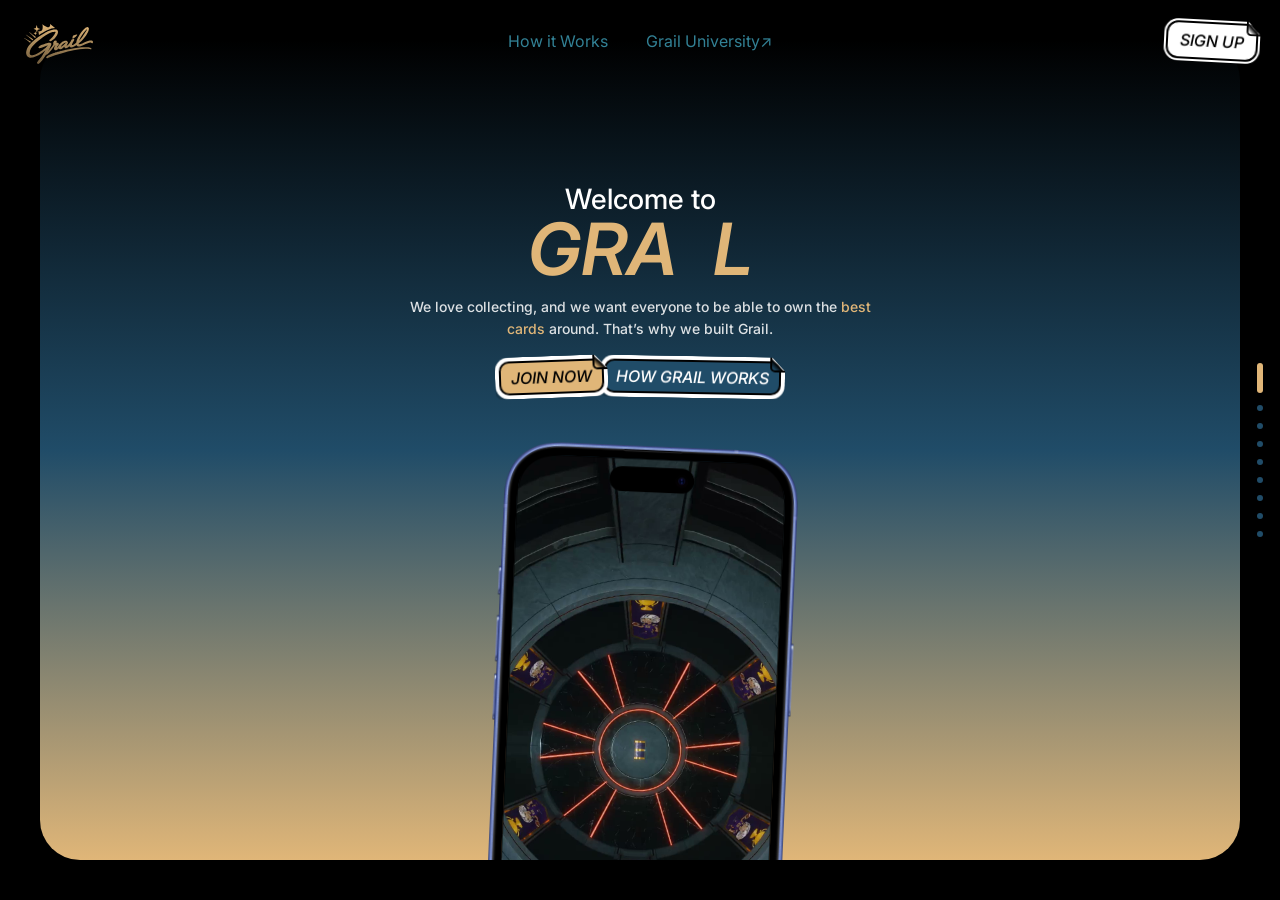
==== commit 00ee8afb: "Legal pages, gem season slideshow, avatar slideshow, header log in - Terms & Conditions and Privacy " ====
--- a/index.html
+++ b/index.html
@@ -4,7 +4,7 @@
 <meta charset="utf-8">
 <meta name="viewport" content="width=device-width, initial-scale=1, viewport-fit=cover">
 <title>Grail — Own the best cards</title>
-<meta name="description" content="We love collecting, and we want everyone to be able to own the best cards around. That's why we're building Grail.">
+<meta name="description" content="We love collecting, and we want everyone to be able to own the best cards around. That's why we built Grail.">
 <meta name="theme-color" content="#000000">
 
 <link rel="preconnect" href="https://fonts.googleapis.com">
@@ -13,7 +13,7 @@
 <link rel="icon" type="image/png" sizes="32x32" href="assets/img/favicon2x.png">
 <link rel="apple-touch-icon" href="assets/img/favicon2x.png">
 
-<link rel="stylesheet" href="css/style.css?v=64">
+<link rel="stylesheet" href="css/style.css?v=73">
 
 <link rel="preload" as="image" href="assets/img/phone-frame.png" fetchpriority="high">
 <link rel="preload" as="image" href="assets/img/logo.svg">
@@ -45,6 +45,12 @@
          on the "Open Grail University" button in slide 7. -->
     <a class="chrome__link chrome__link--uni" href="#" data-todo-link="grail-university">Grail University<span class="chrome__arr" aria-hidden="true">↗</span></a>
   </nav>
+
+  <!-- TODO(link): Log in has no destination yet — the Figma button carries no
+       hyperlink and there is no login page. Left inert, like Grail University. -->
+  <a class="btn btn--m btn--ghost" data-todo-link="log-in">
+    <span class="btn__t">Log in</span>
+  </a>
 
   <a class="btn btn--m" href="#s9">
     <span class="btn__t">Sign up</span>
@@ -89,11 +95,11 @@
 
           <div class="split__body">
             <p class="body">We love collecting, and we want everyone to be able to own the
-              <span class="gold">best cards</span> around. That&rsquo;s why we&rsquo;re building Grail.</p>
+              <span class="gold">best cards</span> around. That&rsquo;s why we built Grail.</p>
 
             <div class="hero__actions">
               <a class="btn btn--l btn--gold btn--tilt-l" href="#s9">
-                <span class="btn__t">Get early access</span>
+                <span class="btn__t">Join now</span>
                 <svg class="btn__fold" viewBox="0 0 15 15" fill="none" aria-hidden="true" focusable="false">
                   <path d="M0 2H13V15L0 2Z" fill="url(#fold-1)"></path>
                   <path d="M0 1L10 1C12.2091 1 14 2.79086 14 5V15" stroke="#000" stroke-width="2"></path>
@@ -168,7 +174,7 @@
               <h2 class="display gold">gems<img class="split__art gems__icon" data-src="assets/img/gem2x.png" alt="" width="58" height="58" decoding="async"></h2>
                           </div>
             <div class="split__body">
-              <p class="body">Each season, we release a host of world-class cards into chests, ready for our users to find. Each card is <span class="gold">split into gems</span>, allowing you to own a part of these iconic cards, along with other members of the community.</p>
+              <p class="body">Each season, we release a host of world-class cards into chests, ready for our users to find. Each card is <span class="gold">split into gems</span>, allowing you to own part of these iconic cards with other members of the community.</p>
             </div>
           </div>
         </div>
@@ -176,7 +182,7 @@
         <div class="split__col split__col--r">
         <div class="phone phone--gems" data-reveal>
           <div class="phone__screen">
-            <img class="phone__layer" data-src="assets/img/gems-collect.jpg" alt="The Grail app showing a collection of gems" width="804" height="1748" decoding="async">
+            <img class="phone__layer" data-src="assets/img/gems-collect.webp" alt="The Grail app showing a collection of gems" width="804" height="1748" decoding="async">
           </div>
           <div class="phone__frame">
             <img data-src="assets/img/phone-frame-grey.png" alt="" width="1234" height="2484" decoding="async">
@@ -207,9 +213,13 @@
         </div>
 
         <div class="split__col split__col--r">
-        <div class="avatar__art" data-reveal>
-          <img data-src="assets/img/avatar-card-full.png" alt="A Grail avatar in a USA jersey and yellow beanie, framed by a zebra-print card"
-               width="1288" height="2099" decoding="async">
+        <div class="avatar__art fade-cycle" data-reveal>
+          <img data-src="assets/img/avatar-card-1.webp" alt="A Grail avatar in a USA jersey and yellow beanie, framed by a zebra-print card"
+               width="1289" height="2100" decoding="async">
+          <img data-src="assets/img/avatar-card-2.webp" alt="A Grail avatar with a halo and baseball shirt, framed by a vine-covered card"
+               width="1289" height="2100" decoding="async">
+          <img data-src="assets/img/avatar-card-3.webp" alt="A Grail avatar in a leather jacket and fedora, framed by a brick card"
+               width="1289" height="2100" decoding="async">
         </div>
         </div>
 
@@ -259,14 +269,24 @@
         <div class="split__col split__col--l">
           <div class="split__copy" data-reveal>
             <div class="split__heading">
-              <p class="h2 season__l1">Cards Are Distributed at the End of</p>
-              <!-- The dice sits in place of the O, so the letterform itself drops out —
-                   same treatment as the "o" in HOBBY on slide 7. -->
-              <h2 class="display gold">Seas<span class="letter-out">o</span>n<img class="split__art season__dice" data-src="assets/img/dice2x.png" alt="" width="120" height="135" decoding="async"></h2>
+              <p class="h2 season__l1">All Cards Are Distributed at the End of the</p>
+              <!-- The gem sits in place of the O, so the letterform itself drops out —
+                   same treatment as the "o" in HOBBY on slide 7. It cycles through
+                   the six Gems variants; Mythic is first so a reduced-motion
+                   viewer sees the same gem the Figma frame shows. -->
+              <h2 class="display gold">Seas<span class="letter-out">o</span>n<span class="split__art season__gem fade-cycle fade-cycle--6" aria-hidden="true">
+                <img data-src="assets/img/gem-mythic.svg" alt="" width="60" height="60" decoding="async">
+                <img data-src="assets/img/gem-holygrail.svg" alt="" width="60" height="60" decoding="async">
+                <img data-src="assets/img/gem-illustrious.svg" alt="" width="60" height="60" decoding="async">
+                <img data-src="assets/img/gem-storied.svg" alt="" width="60" height="60" decoding="async">
+                <img data-src="assets/img/gem-renowned.svg" alt="" width="60" height="60" decoding="async">
+                <img data-src="assets/img/gem-notable.svg" alt="" width="60" height="60" decoding="async">
+              </span></h2>
                           </div>
             <div class="split__body">
-              <p class="body">At the end of each season, each gem holder votes on what they&rsquo;d like to do with their card. If holders choose Randomise, one lucky gem holder takes <span class="gold">full ownership</span>.</p>
-              <p class="body">If Auction is chosen, we sell the card with one of our auction partners and transfer all proceeds to the gem holders. We then start the next season, with a whole new host of world-class cards.</p>
+              <p class="body">At the end of each season, each gem holder votes on what they&rsquo;d like to do with their card. If holders choose Randomise, one lucky gem holder takes <span class="gold">full ownership</span> of the card.</p>
+              <p class="body">If Auction is chosen, we sell the card with one of our auction partners and transfer all proceeds to the gem holders.</p>
+              <p class="body">We then start the next season, with a whole new host of world-class cards.</p>
             </div>
           </div>
         </div>
@@ -294,7 +314,7 @@
               <p class="h2">With Grail University</p>
                           </div>
             <div class="split__body">
-              <p class="body">&ldquo;<span class="gold">Knowledge is power</span>&rdquo; as the old adage goes, and we believe that nowhere is this saying more true than in collecting. We&rsquo;ve put together bespoke, free learning to help you get the most out of your hobby, whether you take it casually, or seriously.</p>
+              <p class="body">&ldquo;<span class="gold">Knowledge is power</span>&rdquo; as the old adage goes, and we believe that this saying is especially true in collecting. We&rsquo;ve put together bespoke, free learning to help you get the most out of your hobby, whether you take it casually or seriously.</p>
               <!-- TODO(link): same pending destination as the header's Grail
                    University link — see the note in the page header. No href
                    until then, so it is inert rather than a dead anchor. -->
@@ -449,7 +469,8 @@
            so it is a sibling of the card, not a child of it. -->
       <p class="join__footer">
         <span>&copy; 2026 Grail</span>
-        <a href="#">Privacy Policy</a>
+        <a href="privacy.html">Privacy Policy</a>
+        <a href="terms.html">Terms &amp; Conditions</a>
       </p>
     </div>
   </section>
@@ -493,6 +514,6 @@
 
 <!-- ?v= is a cache buster: bump it whenever you FTP a new css/js up,
      or browsers keep serving the old file. -->
-<script src="js/main.js?v=64" defer></script>
+<script src="js/main.js?v=78" defer></script>
 </body>
 </html>
--- a/css/style.css
+++ b/css/style.css
@@ -197,8 +197,19 @@
 [data-nav="how"] .chrome__link--how { color: var(--gold); font-style: italic; }
 .chrome__link--uni { color: var(--theme-nav); transition: color var(--slide-dur, 600ms) var(--ease), opacity .2s; }
 
-.chrome .btn--m { position: absolute; right: 18.97px; top: 17.49px; transform: rotate(3deg); }
+/* Figma positions these stickers by their ROTATED bounds; the numbers below
+   are the unrotated boxes (CSS rotates about the centre) worked back from
+   them. Bar: 182.14 wide, items centred, 4px overlap between the two. */
+.chrome .btn--m { position: absolute; right: 20.56px; top: 20px; transform: rotate(3deg); }
 .chrome .btn--m:hover { transform: rotate(3deg) translate(1px, -2px); }
+
+/* Log in — the same M sticker, but a gold ring on black with gold italic text,
+   and no dog-ear: the Figma button hides its Corner layer. 86x42, sitting
+   0.73px under Sign up's left edge (they overlap slightly, as drawn). */
+.btn--ghost { background: var(--gold); --btn-fill: var(--ink); --btn-text: var(--gold);
+              clip-path: none; }
+.chrome .btn--ghost { position: absolute; right: 115.13px; top: 20px; transform: rotate(-1.5deg); }
+.chrome .btn--ghost:hover { transform: rotate(-1.5deg) translate(1px, -2px); }
 
 /* ── Dot rail ───────────────────────────────────────────── */
 /* 9 dots per the Section 1 template: 6px, 18px pitch, active 6x30 gold. */
@@ -242,7 +253,10 @@
    puts the 40px-inset card at 120,86 at 1440x828, which is state B.
    600ms forward, 300ms back, ease-in-out, per the prototype's reactions. */
 .js body { overflow: hidden; }
-.js .deck { position: fixed; inset: 0; overflow: hidden; }
+/* clip, not just hidden: a hidden box is still a scroll container, so arriving
+   on index.html#s2 the browser scrolled the deck to the fragment and left the
+   slide a screen off. A clipped box cannot be scrolled at all. */
+.js .deck { position: fixed; inset: 0; overflow: hidden; overflow: clip; }
 
 .js .sec {
   position: absolute;
@@ -430,9 +444,18 @@
     font-size: 14px; gap: 20px;
   }
   .chrome__link--how { display: none; }   /* the iPhone frame keeps only one link */
-  .chrome .btn--m { right: var(--inset); top: 50%; transform: translateY(-50%) rotate(3deg); }
-  .chrome .btn--m:hover { transform: translateY(-50%) rotate(3deg) translate(1px, -2px); }
-  .chrome .btn--m .btn__t { font-size: 14px; }
+  /* iPhone frame: the same 182.14 bar at x 205, y 18 of 402. */
+  .chrome .btn--m { right: 15.9px; top: 16px; transform: rotate(3deg); }
+  .chrome .btn--m:hover { transform: rotate(3deg) translate(1px, -2px); }
+  .chrome .btn--ghost { right: 110.47px; top: 16px; transform: rotate(-1.5deg); }
+  .chrome .btn--ghost:hover { transform: rotate(-1.5deg) translate(1px, -2px); }
+}
+
+/* The new iPhone header is logo + Log in + Sign up and nothing else — the
+   Grail University link is not on that frame at all, which is also what stops
+   it colliding with the buttons at 402px. Tablet still shows it. */
+@media (max-width: 759.98px) {
+  .chrome__nav { display: none; }
 
   .dots { width: 20px; gap: 10px; }
   .dots__dot { width: 4px; height: 4px; }
@@ -532,6 +555,23 @@
 .phone__screen.fade-cycle > *:first-child { opacity: 1; }
 [data-gu-crossfade] .phone__screen.fade-cycle > *:first-child { opacity: 0; }
 
+.season__gem { display: grid; }
+.season__gem img { width: 100%; height: 100%; display: block; grid-area: 1 / 1; }
+
+/* Six gems on the same 5s slot as the three-up cycles (1s in, 4s held, 1s out),
+   so the whole set takes 30s instead of 15s and the rhythm stays identical. */
+@keyframes fade-cycle-6 {
+  0%      { opacity: 0; }
+  3.33%   { opacity: 1; }   /* 1s  — faded in  */
+  16.67%  { opacity: 1; }   /* 5s  — 4s held   */
+  20%     { opacity: 0; }   /* 6s  — faded out */
+  100%    { opacity: 0; }
+}
+.fade-cycle--6 > * { animation: fade-cycle-6 30s linear infinite; }
+.fade-cycle--6 > *:nth-child(4) { animation-delay: 15s; }
+.fade-cycle--6 > *:nth-child(5) { animation-delay: 20s; }
+.fade-cycle--6 > *:nth-child(6) { animation-delay: 25s; }
+
 .fade-cycle > *:nth-child(1) { animation-delay:  0s; }
 .fade-cycle > *:nth-child(2) { animation-delay:  5s; }
 .fade-cycle > *:nth-child(3) { animation-delay: 10s; }
@@ -540,6 +580,9 @@
 
 @media (prefers-reduced-motion: reduce) {
   .fade-cycle > * { animation: none; opacity: 0; }
+  /* needs its own line: .fade-cycle--6 > * outranks .fade-cycle > * on
+     specificity, so without this the gems would keep cycling. */
+  .fade-cycle--6 > * { animation: none; }
   .fade-cycle > *:nth-child(1) { opacity: 1; }
 }
 
@@ -558,7 +601,7 @@
 
 /* A letter the artwork stands in for: it keeps its place in the line so the
    word still sets correctly, but paints nothing — otherwise the gold glyph
-   shows through behind the heart on HOBBY and the dice on SEASON. */
+   shows through behind the heart on HOBBY and the gem on SEASON. */
 .letter-out { color: transparent; }
 /* Without height:auto the img keeps its HTML height attribute and stretches;
    this has to sit outside the desktop block so tablet and mobile get it. */
@@ -567,7 +610,10 @@
    screen is too short to show all of it, the bottom is simply hidden by the
    card's clip. On a large screen the whole thing is visible. No object-fit,
    no max-height: fitting to the column would be scaling. */
-.avatar__art img { width: 100%; height: 100%; display: block; }
+.avatar__art { display: grid; }
+/* The three cards stack in one grid cell so the cross-fade swaps them in
+   place; position/size still come from the breakpoint rules alone. */
+.avatar__art img { width: 100%; height: 100%; display: block; grid-area: 1 / 1; }
 
 /* Inline pictograms hang off the BIG WORD, not the heading. Anchoring them
    to the heading meant that when the white lines above rewrapped — which they
@@ -581,7 +627,8 @@
 .gems__icon    { left: calc(50% + 99px);  top: 77px;  width: 58px;  height: 58px; }
 .avatar__beanie{ left: calc(50% + 199px); top: -24px; width: 84px;  height: 66px; }
 .trade__icon   { left: calc(50% - 72px);  top: 14px;  width: 46px;  height: 88px; }
-.season__dice  { left: calc(50% + 79px);  top: 8px;   width: 120px; height: 135px; }
+.season__gem   { left: calc(50% + 76.54px); top: 11.54px; width: 120px; height: 120px;
+                 transform: rotate(-9.5deg); }   /* frame: 120x120, rot -9.5 */
 .hobby__heart  { left: calc(50% - 148px); top: 13px;  width: 129px; height: auto;
                  transform: rotate(-7.5deg); }   /* frame: 129x111.9, rot 7.5 */
 
@@ -672,7 +719,8 @@
   .gems__icon    { left: calc(50% + 49px);  top: 38.5px; width: 29px;   height: 29px; }
   .avatar__beanie{ left: calc(50% + 99.5px);top: -12px;  width: 42px;   height: 33px; }
   .trade__icon   { left: calc(50% - 36px);  top: 7px;    width: 23px;   height: 44px; }
-  .season__dice  { left: calc(50% + 39.5px);top: 4px;    width: 60px;   height: 67.5px; }
+  .season__gem   { left: calc(50% + 38.29px);top: 9.29px; width: 58.32px;height: 58.32px;
+                   transform: rotate(-9.5deg); }
   .hobby__heart  { left: calc(50% - 74px);  top: 6.5px;  width: 64.5px; height: auto;
                    transform: rotate(-7.5deg); }
 
@@ -717,7 +765,8 @@
   .gems__icon    { left: calc(50% + 49px);  top: 38.5px; width: 29px;   height: 29px; }
   .avatar__beanie{ left: calc(50% + 99.5px);top: -12px;  width: 42px;   height: 33px; }
   .trade__icon   { left: calc(50% - 36px);  top: 7px;    width: 23px;   height: 44px; }
-  .season__dice  { left: calc(50% + 39.5px);top: 4px;    width: 60px;   height: 67.5px; }
+  .season__gem   { left: calc(50% + 38.29px);top: 9.29px; width: 58.32px;height: 58.32px;
+                   transform: rotate(-9.5deg); }
   .hobby__heart  { left: calc(50% - 74px);  top: 6.5px;  width: 64.5px; height: auto;
                    transform: rotate(-7.5deg); }
 
@@ -917,8 +966,10 @@
 @media (min-width: 760px) and (max-width: 1365.98px) {
   .chrome__nav { left: 50%; top: 30px; transform: translateX(-50%); font-size: 16px; gap: 38px; }
   .chrome__link--how { display: inline; }
-  .chrome .btn--m { top: 17.49px; transform: rotate(3deg); }
+  .chrome .btn--m { right: 20px; top: 20px; transform: rotate(3deg); }
   .chrome .btn--m:hover { transform: rotate(3deg) translate(1px, -2px); }
+  /* The tablet frames in Figma carry Sign up on its own — no Log in. */
+  .chrome .btn--ghost { display: none; }
   .chrome__logo { left: 24px; top: 24px; }
   .chrome__logo img { width: 69px; height: 40px; }
   .dots { width: 40px; gap: 12px; }
@@ -1261,6 +1312,7 @@
   transform: translateX(-50%);
   width: auto;
   display: flex; gap: 22px;
+  white-space: nowrap;                        /* three items now: 308 wide, 286 on the phone */
   font-size: 12px; line-height: 17px;
   color: var(--blue-bright);                  /* #328195 in the frame, not white */
 }
@@ -1268,7 +1320,7 @@
 .join__footer a { color: inherit; }
 .join__footer a:hover { color: var(--gold); }
 
-/* The iPhone frame tightens the pair to 11 (164 wide, not 175). */
+/* The iPhone frame tightens the gaps to 11. */
 @media (max-width: 759.98px) {
   .join__footer { gap: 11px; bottom: 11.5px; }   /* 785.5 + 17 of 814 */
 }
